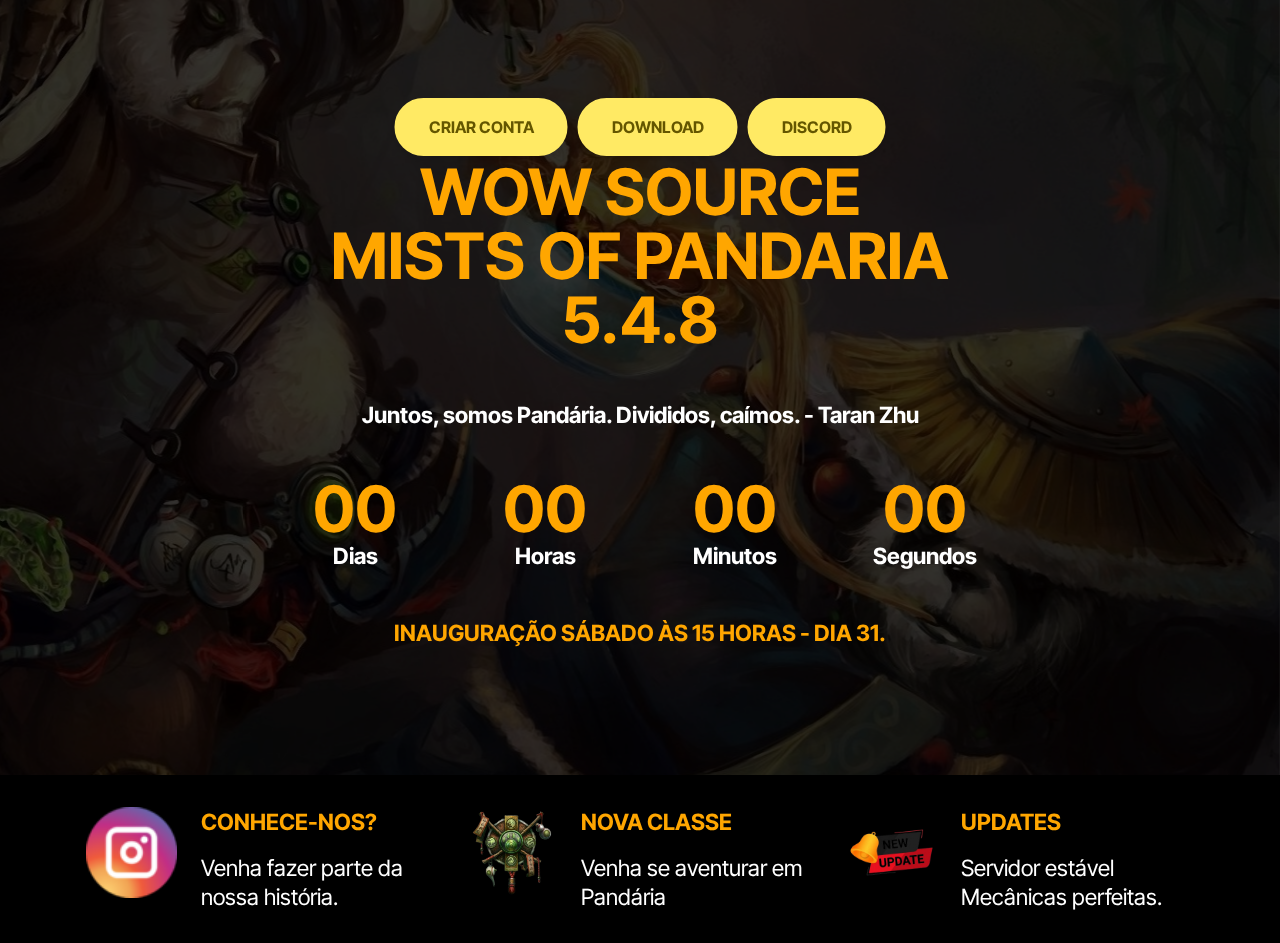
==== index.html @ f89edbcb "site" ====
<!DOCTYPE html>
<html>
<head>
  <meta charset="UTF-8">
  <meta http-equiv="X-UA-Compatible" content="IE=edge">
  <meta name="generator" content="Mobirise v5.9.0, mobirise.com">
  <meta name="viewport" content="width=device-width, initial-scale=1, minimum-scale=1">
  <link rel="shortcut icon" href="assets/images/49807-3.png" type="image/x-icon">
  <meta name="description" content="">
  <title>WoW Source - MOP 5.4.8</title>
  <link rel="stylesheet" href="assets/web/assets/mobirise-icons2/mobirise2.css">
  <link rel="stylesheet" href="assets/bootstrap/css/bootstrap.min.css">
  <link rel="stylesheet" href="assets/bootstrap/css/bootstrap-grid.min.css">
  <link rel="stylesheet" href="assets/bootstrap/css/bootstrap-reboot.min.css">
  <link rel="stylesheet" href="assets/parallax/jarallax.css">
  <link rel="stylesheet" href="assets/dropdown/css/style.css">
  <link rel="stylesheet" href="assets/theme/css/style.css">
  <link rel="preload" href="https://fonts.googleapis.com/css2?family=Inter+Tight:wght@400;700&display=swap" as="style" onload="this.onload=null;this.rel='stylesheet'">
  <noscript><link rel="stylesheet" href="https://fonts.googleapis.com/css2?family=Inter+Tight:wght@400;700&display=swap"></noscript>
  <link rel="preload" as="style" href="assets/mobirise/css/mbr-additional.css">
  <link rel="stylesheet" href="assets/mobirise/css/mbr-additional.css" type="text/css">
  <style>
    .floating-buttons {
      position: absolute;
      top: -10%; /* Ajuste a posição para separar mais dos botões */
      left: 50%;
      transform: translateX(-50%);
      display: flex;
      gap: 10px;
      z-index: 1000;
    }
    .floating-buttons a {
      display: inline-block;
      padding: 15px 30px;
      border-radius: 50px;
      background: #ff6f61; /* Cor de fundo moderna */
      color: #fff;
      text-decoration: none;
      font-size: 16px;
      font-weight: bold;
      box-shadow: 0 4px 6px rgba(0, 0, 0, 0.1);
      transition: background 0.3s, transform 0.3s;
    }
    .floating-buttons a:hover {
      background: #ff3d2e; /* Cor de fundo no hover */
      transform: translateY(-5px);
    }
    .floating-buttons a:nth-child(2) {
      background: #4caf50; /* Outra cor de fundo moderna */
    }
    .floating-buttons a:nth-child(2):hover {
      background: #388e3c; /* Cor de fundo no hover */
    }
    .title-container {
      text-align: center;
      position: relative;
      margin-bottom: 80px; /* Adiciona mais espaço abaixo do título */
    }
    .mbr-section-subtitle {
      margin-top: 20px; /* Adiciona espaço acima da frase */
    }
  </style>
</head>
<body>

  <section data-bs-version="5.1" class="countdown2 cid-uikGeHawNI mbr-parallax-background" id="countdown2-5">
    <div class="mbr-overlay" style="opacity: 0.8; background-color: rgb(0, 0, 0);"></div>
    <div class="container">
      <div class="floating-buttons">
        <a class="btn btn-danger display-4" href="registro.html">CRIAR CONTA</a>
        <a class="btn btn-danger display-4" href="https://cdn.wowlibrary.com/clients/mop_minimal_new_ver4_sf.zip">DOWNLOAD</a>
        <a class="btn btn-danger display-4" href="https://discord.com/invite/G6QUN7E4N5">DISCORD</a>
      </div>
      <div class="row justify-content-center">
        <div class="col-lg-8 title-container">
          <h4 class="mbr-section-title mb-5 align-center mbr-fonts-style display-2">
            <strong>WOW SOURCE <br> MISTS OF PANDARIA 5.4.8</strong>
          </h4>
          <h4 class="mbr-section-subtitle mb-5 align-center mbr-fonts-style display-7">
            <b>Juntos, somos Pandária. Divididos, caímos. - Taran Zhu</b>
          </h4>
          <div class="countdown-cont align-center mb-5">
            <div class="daysCountdown col-xs-3 col-sm-3 col-md-3" title="<b>Dias</b>"></div>
            <div class="hoursCountdown col-xs-3 col-sm-3 col-md-3" title="<b>Horas</b>"></div>
            <div class="minutesCountdown col-xs-3 col-sm-3 col-md-3" title="<b>Minutos</b>"></div>
            <div class="secondsCountdown col-xs-3 col-sm-3 col-md-3" title="<b>Segundos</b>"></div>
            <div class="countdown" data-due-date="2024/08/31 15:00:00"></div>
          </div>
          <p class="mbr-text mb-5 align-center mbr-fonts-style display-7">
            <b>INAUGURAÇÃO SÁBADO ÀS 15 HORAS - DIA 31.</b>
          </p>
        </div>
      </div>
    </div>
  </section>

  <section data-bs-version="5.1" class="features15 cid-uikwFr78o5" id="features015-2">
    <div class="container">
      <div class="row justify-content-center">
        <div class="item features-without-image col-12 col-lg-4 active">
          <div class="item-wrapper">
            <div class="img-wrapper">
              <img src="assets/images/instagram.png" alt="Mobirise Website Builder" data-slide-to="0" data-bs-slide-to="0">
            </div>
            <div class="card-box">
              <h4 class="card-title mbr-fonts-style mb-3 display-7"><strong>CONHECE-NOS?</strong></h4>
              <h5 class="card-text mbr-fonts-style display-7">
                Venha fazer parte da nossa história.
              </h5>
            </div>
          </div>
        </div>
        <div class="item features-without-image col-12 col-lg-4">
          <div class="item-wrapper">
            <div class="img-wrapper">
              <img src="assets/images/74287a9b0dca76f3bde996522526641e-removebg-preview.png" alt="Mobirise Website Builder" data-slide-to="1" data-bs-slide-to="1">
            </div>
            <div class="card-box">
              <h4 class="card-title mbr-fonts-style mb-3 display-7"><strong>NOVA CLASSE</strong></h4>
              <h5 class="card-text mbr-fonts-style display-7">
                Venha se aventurar em Pandária
              </h5>
            </div>
          </div>
        </div>
        <div class="item features-without-image col-12 col-lg-4">
          <div class="item-wrapper">
            <div class="img-wrapper">
              <img src="assets/images/team-logo-4-removebg-preview.png" alt="Mobirise Website Builder">
            </div>
            <div class="card-box">
              <h4 class="card-title mbr-fonts-style mb-3 display-7"><strong>UPDATES</strong></h4>
              <h5 class="card-text mbr-fonts-style display-7">Servidor estável<br>Mecânicas perfeitas.</h5>
            </div>
          </div>
        </div>
      </div>
    </div>
  </section>

  <script src="assets/bootstrap/js/bootstrap.bundle.min.js"></script>
  <script src="assets/parallax/jarallax.js"></script>
  <script src="assets/smoothscroll/smooth-scroll.js"></script>
  <script src="assets/ytplayer/index.js"></script>
  <script src="assets/dropdown/js/navbar-dropdown.js"></script>
  <script src="assets/countdown/countdown.js"></script>
  <script src="assets/theme/js/script.js"></script>
  <script src="assets/formoid/formoid.min.js"></script>

  <script>
    function updateCountdown() {
      const countdownElement = document.querySelector('.countdown');
      const targetDate = new Date(countdownElement.getAttribute('data-due-date') + ' GMT-0300'); // Ajusta o fuso horário de Brasília

      const now = new Date();
      const timeDifference = targetDate - now;

      if (timeDifference <= 0) {
        countdownElement.querySelector('.daysCountdown').textContent = '0';
        countdownElement.querySelector('.hoursCountdown').textContent = '0';
        countdownElement.querySelector('.minutesCountdown').textContent = '0';
        countdownElement.querySelector('.secondsCountdown').textContent = '0';
        return;
      }

      const days = Math.floor(timeDifference / (1000 * 60 * 60 * 24));
      const hours = Math.floor((timeDifference % (1000 * 60 * 60 * 24)) / (1000 * 60 * 60));
      const minutes = Math.floor((timeDifference % (1000 * 60 * 60)) / (1000 * 60));
      const seconds = Math.floor((timeDifference % (1000 * 60)) / 1000);

      countdownElement.querySelector('.daysCountdown').textContent = days;
      countdownElement.querySelector('.hoursCountdown').textContent = hours;
      countdownElement.querySelector('.minutesCountdown').textContent = minutes;
      countdownElement.querySelector('.secondsCountdown').textContent = seconds;
    }

    setInterval(updateCountdown, 1000);
  </script>

</body>
</html>
---- assets/web/assets/mobirise-icons2/mobirise2.css ----
@font-face {
  font-family: 'Moririse2';
  font-display: swap;
  src:  url('mobirise2.eot?f2bix4');
  src:  url('mobirise2.eot?f2bix4#iefix') format('embedded-opentype'),
    url('mobirise2.ttf?f2bix4') format('truetype'),
    url('mobirise2.woff?f2bix4') format('woff'),
    url('mobirise2.svg?f2bix4#mobirise2') format('svg');
  font-weight: normal;
  font-style: normal;
}

[class^="mobi-"], [class*=" mobi-"] {
  /* use !important to prevent issues with browser extensions that change fonts */
  font-family: 'Moririse2' !important;
  speak: none;
  font-style: normal;
  font-weight: normal;
  font-variant: normal;
  text-transform: none;
  line-height: 1;

  /* Better Font Rendering =========== */
  -webkit-font-smoothing: antialiased;
  -moz-osx-font-smoothing: grayscale;
}

.mobi-mbri-add-submenu:before {
  content: "\e900";
}
.mobi-mbri-alert:before {
  content: "\e901";
}
.mobi-mbri-align-center:before {
  content: "\e902";
}
.mobi-mbri-align-justify:before {
  content: "\e903";
}
.mobi-mbri-align-left:before {
  content: "\e904";
}
.mobi-mbri-align-right:before {
  content: "\e905";
}
.mobi-mbri-android:before {
  content: "\e906";
}
.mobi-mbri-apple:before {
  content: "\e907";
}
.mobi-mbri-arrow-down:before {
  content: "\e908";
}
.mobi-mbri-arrow-next:before {
  content: "\e909";
}
.mobi-mbri-arrow-prev:before {
  content: "\e90a";
}
.mobi-mbri-arrow-up:before {
  content: "\e90b";
}
.mobi-mbri-bold:before {
  content: "\e90c";
}
.mobi-mbri-bookmark:before {
  content: "\e90d";
}
.mobi-mbri-bootstrap:before {
  content: "\e90e";
}
.mobi-mbri-briefcase:before {
  content: "\e90f";
}
.mobi-mbri-browse:before {
  content: "\e910";
}
.mobi-mbri-bulleted-list:before {
  content: "\e911";
}
.mobi-mbri-calendar:before {
  content: "\e912";
}
.mobi-mbri-camera:before {
  content: "\e913";
}
.mobi-mbri-cart-add:before {
  content: "\e914";
}
.mobi-mbri-cart-full:before {
  content: "\e915";
}
.mobi-mbri-cash:before {
  content: "\e916";
}
.mobi-mbri-change-style:before {
  content: "\e917";
}
.mobi-mbri-chat:before {
  content: "\e918";
}
.mobi-mbri-clock:before {
  content: "\e919";
}
.mobi-mbri-close:before {
  content: "\e91a";
}
.mobi-mbri-cloud:before {
  content: "\e91b";
}
.mobi-mbri-code:before {
  content: "\e91c";
}
.mobi-mbri-contact-form:before {
  content: "\e91d";
}
.mobi-mbri-credit-card:before {
  content: "\e91e";
}
.mobi-mbri-cursor-click:before {
  content: "\e91f";
}
.mobi-mbri-cust-feedback:before {
  content: "\e920";
}
.mobi-mbri-database:before {
  content: "\e921";
}
.mobi-mbri-delivery:before {
  content: "\e922";
}
.mobi-mbri-desktop:before {
  content: "\e923";
}
.mobi-mbri-devices:before {
  content: "\e924";
}
.mobi-mbri-down:before {
  content: "\e925";
}
.mobi-mbri-download-2:before {
  content: "\e926";
}
.mobi-mbri-download:before {
  content: "\e927";
}
.mobi-mbri-drag-n-drop-2:before {
  content: "\e928";
}
.mobi-mbri-drag-n-drop:before {
  content: "\e929";
}
.mobi-mbri-edit-2:before {
  content: "\e92a";
}
.mobi-mbri-edit:before {
  content: "\e92b";
}
.mobi-mbri-error:before {
  content: "\e92c";
}
.mobi-mbri-extension:before {
  content: "\e92d";
}
.mobi-mbri-features:before {
  content: "\e92e";
}
.mobi-mbri-file:before {
  content: "\e92f";
}
.mobi-mbri-flag:before {
  content: "\e930";
}
.mobi-mbri-folder:before {
  content: "\e931";
}
.mobi-mbri-gift:before {
  content: "\e932";
}
.mobi-mbri-github:before {
  content: "\e933";
}
.mobi-mbri-globe-2:before {
  content: "\e934";
}
.mobi-mbri-globe:before {
  content: "\e935";
}
.mobi-mbri-growing-chart:before {
  content: "\e936";
}
.mobi-mbri-hearth:before {
  content: "\e937";
}
.mobi-mbri-help:before {
  content: "\e938";
}
.mobi-mbri-home:before {
  content: "\e939";
}
.mobi-mbri-hot-cup:before {
  content: "\e93a";
}
.mobi-mbri-idea:before {
  content: "\e93b";
}
.mobi-mbri-image-gallery:before {
  content: "\e93c";
}
.mobi-mbri-image-slider:before {
  content: "\e93d";
}
.mobi-mbri-info:before {
  content: "\e93e";
}
.mobi-mbri-italic:before {
  content: "\e93f";
}
.mobi-mbri-key:before {
  content: "\e940";
}
.mobi-mbri-laptop:before {
  content: "\e941";
}
.mobi-mbri-layers:before {
  content: "\e942";
}
.mobi-mbri-left-right:before {
  content: "\e943";
}
.mobi-mbri-left:before {
  content: "\e944";
}
.mobi-mbri-letter:before {
  content: "\e945";
}
.mobi-mbri-like:before {
  content: "\e946";
}
.mobi-mbri-link:before {
  content: "\e947";
}
.mobi-mbri-lock:before {
  content: "\e948";
}
.mobi-mbri-login:before {
  content: "\e949";
}
.mobi-mbri-logout:before {
  content: "\e94a";
}
.mobi-mbri-magic-stick:before {
  content: "\e94b";
}
.mobi-mbri-map-pin:before {
  content: "\e94c";
}
.mobi-mbri-menu:before {
  content: "\e94d";
}
.mobi-mbri-mobile-2:before {
  content: "\e94e";
}
.mobi-mbri-mobile-horizontal:before {
  content: "\e94f";
}
.mobi-mbri-mobile:before {
  content: "\e950";
}
.mobi-mbri-mobirise:before {
  content: "\e951";
}
.mobi-mbri-more-horizontal:before {
  content: "\e952";
}
.mobi-mbri-more-vertical:before {
  content: "\e953";
}
.mobi-mbri-music:before {
  content: "\e954";
}
.mobi-mbri-new-file:before {
  content: "\e955";
}
.mobi-mbri-numbered-list:before {
  content: "\e956";
}
.mobi-mbri-opened-folder:before {
  content: "\e957";
}
.mobi-mbri-pages:before {
  content: "\e958";
}
.mobi-mbri-paper-plane:before {
  content: "\e959";
}
.mobi-mbri-paperclip:before {
  content: "\e95a";
}
.mobi-mbri-phone:before {
  content: "\e95b";
}
.mobi-mbri-photo:before {
  content: "\e95c";
}
.mobi-mbri-photos:before {
  content: "\e95d";
}
.mobi-mbri-pin:before {
  content: "\e95e";
}
.mobi-mbri-play:before {
  content: "\e95f";
}
.mobi-mbri-plus:before {
  content: "\e960";
}
.mobi-mbri-preview:before {
  content: "\e961";
}
.mobi-mbri-print:before {
  content: "\e962";
}
.mobi-mbri-protect:before {
  content: "\e963";
}
.mobi-mbri-question:before {
  content: "\e964";
}
.mobi-mbri-quote-left:before {
  content: "\e965";
}
.mobi-mbri-quote-right:before {
  content: "\e966";
}
.mobi-mbri-redo:before {
  content: "\e967";
}
.mobi-mbri-refresh:before {
  content: "\e968";
}
.mobi-mbri-responsive-2:before {
  content: "\e969";
}
.mobi-mbri-responsive:before {
  content: "\e96a";
}
.mobi-mbri-right:before {
  content: "\e96b";
}
.mobi-mbri-rocket:before {
  content: "\e96c";
}
.mobi-mbri-sad-face:before {
  content: "\e96d";
}
.mobi-mbri-sale:before {
  content: "\e96e";
}
.mobi-mbri-save:before {
  content: "\e96f";
}
.mobi-mbri-search:before {
  content: "\e970";
}
.mobi-mbri-setting-2:before {
  content: "\e971";
}
.mobi-mbri-setting-3:before {
  content: "\e972";
}
.mobi-mbri-setting:before {
  content: "\e973";
}
.mobi-mbri-share:before {
  content: "\e974";
}
.mobi-mbri-shopping-bag:before {
  content: "\e975";
}
.mobi-mbri-shopping-basket:before {
  content: "\e976";
}
.mobi-mbri-shopping-cart:before {
  content: "\e977";
}
.mobi-mbri-sites:before {
  content: "\e978";
}
.mobi-mbri-smile-face:before {
  content: "\e979";
}
.mobi-mbri-speed:before {
  content: "\e97a";
}
.mobi-mbri-star:before {
  content: "\e97b";
}
.mobi-mbri-success:before {
  content: "\e97c";
}
.mobi-mbri-sun:before {
  content: "\e97d";
}
.mobi-mbri-sun2:before {
  content: "\e97e";
}
.mobi-mbri-tablet-vertical:before {
  content: "\e97f";
}
.mobi-mbri-tablet:before {
  content: "\e980";
}
.mobi-mbri-target:before {
  content: "\e981";
}
.mobi-mbri-timer:before {
  content: "\e982";
}
.mobi-mbri-to-ftp:before {
  content: "\e983";
}
.mobi-mbri-to-local-drive:before {
  content: "\e984";
}
.mobi-mbri-touch-swipe:before {
  content: "\e985";
}
.mobi-mbri-touch:before {
  content: "\e986";
}
.mobi-mbri-trash:before {
  content: "\e987";
}
.mobi-mbri-underline:before {
  content: "\e988";
}
.mobi-mbri-undo:before {
  content: "\e989";
}
.mobi-mbri-unlink:before {
  content: "\e98a";
}
.mobi-mbri-unlock:before {
  content: "\e98b";
}
.mobi-mbri-up-down:before {
  content: "\e98c";
}
.mobi-mbri-up:before {
  content: "\e98d";
}
.mobi-mbri-update:before {
  content: "\e98e";
}
.mobi-mbri-upload-2:before {
  content: "\e98f";
}
.mobi-mbri-upload:before {
  content: "\e990";
}
.mobi-mbri-user-2:before {
  content: "\e991";
}
.mobi-mbri-user:before {
  content: "\e992";
}
.mobi-mbri-users:before {
  content: "\e993";
}
.mobi-mbri-video-play:before {
  content: "\e994";
}
.mobi-mbri-video:before {
  content: "\e995";
}
.mobi-mbri-watch:before {
  content: "\e996";
}
.mobi-mbri-website-theme-2:before {
  content: "\e997";
}
.mobi-mbri-website-theme:before {
  content: "\e998";
}
.mobi-mbri-wifi:before {
  content: "\e999";
}
.mobi-mbri-windows:before {
  content: "\e99a";
}
.mobi-mbri-zoom-in:before {
  content: "\e99b";
}
.mobi-mbri-zoom-out:before {
  content: "\e99c";
}
---- assets/parallax/jarallax.css ----
.jarallax {
    position: relative;
    z-index: 0;
}
.jarallax > .jarallax-img {
    position: absolute;
    object-fit: cover;
    /* support for plugin https://github.com/bfred-it/object-fit-images */
    font-family: 'object-fit: cover;';
    top: 0;
    left: 0;
    width: 100%;
    height: 100%;
    z-index: -1;
}
---- assets/dropdown/css/style.css ----
.navbar-dropdown {
  left: 0;
  padding: 0;
  position: absolute;
  right: 0;
  top: 0;
  transition: all 0.45s ease;
  z-index: 1030;
  background: #282828; }
  .navbar-dropdown .navbar-logo {
    margin-right: 0.8rem;
    transition: margin 0.3s ease-in-out;
    vertical-align: middle; }
    .navbar-dropdown .navbar-logo img {
      height: 3.125rem;
      transition: all 0.3s ease-in-out; }
    .navbar-dropdown .navbar-logo.mbr-iconfont {
      font-size: 3.125rem;
      line-height: 3.125rem; }
  .navbar-dropdown .navbar-caption {
    font-weight: 700;
    white-space: normal;
    vertical-align: -4px;
    line-height: 3.125rem !important; }
    .navbar-dropdown .navbar-caption, .navbar-dropdown .navbar-caption:hover {
      color: inherit;
      text-decoration: none; }
  .navbar-dropdown .mbr-iconfont + .navbar-caption {
    vertical-align: -1px; }
  .navbar-dropdown.navbar-fixed-top {
    position: fixed; }
  .navbar-dropdown .navbar-brand span {
    vertical-align: -4px; }
  .navbar-dropdown.bg-color.transparent {
    background: none; }
  .navbar-dropdown.navbar-short .navbar-brand {
    padding: 0.625rem 0; }
    .navbar-dropdown.navbar-short .navbar-brand span {
      vertical-align: -1px; }
  .navbar-dropdown.navbar-short .navbar-caption {
    line-height: 2.375rem !important;
    vertical-align: -2px; }
  .navbar-dropdown.navbar-short .navbar-logo {
    margin-right: 0.5rem; }
    .navbar-dropdown.navbar-short .navbar-logo img {
      height: 2.375rem; }
    .navbar-dropdown.navbar-short .navbar-logo.mbr-iconfont {
      font-size: 2.375rem;
      line-height: 2.375rem; }
  .navbar-dropdown.navbar-short .mbr-table-cell {
    height: 3.625rem; }
  .navbar-dropdown .navbar-close {
    left: 0.6875rem;
    position: fixed;
    top: 0.75rem;
    z-index: 1000; }
  .navbar-dropdown .hamburger-icon {
    content: "";
    display: inline-block;
    vertical-align: middle;
    width: 16px;
    -webkit-box-shadow: 0 -6px 0 1px #282828,0 0 0 1px #282828,0 6px 0 1px #282828;
    -moz-box-shadow: 0 -6px 0 1px #282828,0 0 0 1px #282828,0 6px 0 1px #282828;
    box-shadow: 0 -6px 0 1px #282828,0 0 0 1px #282828,0 6px 0 1px #282828; }

.dropdown-menu .dropdown-toggle[data-toggle="dropdown-submenu"]::after {
  border-bottom: 0.35em solid transparent;
  border-left: 0.35em solid;
  border-right: 0;
  border-top: 0.35em solid transparent;
  margin-left: 0.3rem; }

.dropdown-menu .dropdown-item:focus {
  outline: 0; }

.nav-dropdown {
  font-size: 0.75rem;
  font-weight: 500;
  height: auto !important; }
  .nav-dropdown .nav-btn {
    padding-left: 1rem; }
  .nav-dropdown .link {
    margin: .667em 1.667em;
    font-weight: 500;
    padding: 0;
    transition: color .2s ease-in-out; }
    .nav-dropdown .link.dropdown-toggle {
      margin-right: 2.583em; }
      .nav-dropdown .link.dropdown-toggle::after {
        margin-left: .25rem;
        border-top: 0.35em solid;
        border-right: 0.35em solid transparent;
        border-left: 0.35em solid transparent;
        border-bottom: 0; }
      .nav-dropdown .link.dropdown-toggle[aria-expanded="true"] {
        margin: 0;
        padding: 0.667em 3.263em  0.667em 1.667em; }
  .nav-dropdown .link::after,
  .nav-dropdown .dropdown-item::after {
    color: inherit; }
  .nav-dropdown .btn {
    font-size: 0.75rem;
    font-weight: 700;
    letter-spacing: 0;
    margin-bottom: 0;
    padding-left: 1.25rem;
    padding-right: 1.25rem; }
  .nav-dropdown .dropdown-menu {
    border-radius: 0;
    border: 0;
    left: 0;
    margin: 0;
    padding-bottom: 1.25rem;
    padding-top: 1.25rem;
    position: relative; }
  .nav-dropdown .dropdown-submenu {
    margin-left: 0.125rem;
    top: 0; }
  .nav-dropdown .dropdown-item {
    font-weight: 500;
    line-height: 2;
    padding: 0.3846em 4.615em 0.3846em 1.5385em;
    position: relative;
    transition: color .2s ease-in-out, background-color .2s ease-in-out; }
    .nav-dropdown .dropdown-item::after {
      margin-top: -0.3077em;
      position: absolute;
      right: 1.1538em;
      top: 50%; }
    .nav-dropdown .dropdown-item:focus, .nav-dropdown .dropdown-item:hover {
      background: none; }

@media (max-width: 767px) {
  .nav-dropdown.navbar-toggleable-sm {
    bottom: 0;
    display: none;
    left: 0;
    overflow-x: hidden;
    position: fixed;
    top: 0;
    transform: translateX(-100%);
    -ms-transform: translateX(-100%);
    -webkit-transform: translateX(-100%);
    width: 18.75rem;
    z-index: 999; } }
.nav-dropdown.navbar-toggleable-xl {
  bottom: 0;
  display: none;
  left: 0;
  overflow-x: hidden;
  position: fixed;
  top: 0;
  transform: translateX(-100%);
  -ms-transform: translateX(-100%);
  -webkit-transform: translateX(-100%);
  width: 18.75rem;
  z-index: 999; }

.nav-dropdown-sm {
  display: block !important;
  overflow-x: hidden;
  overflow: auto;
  padding-top: 3.875rem; }
  .nav-dropdown-sm::after {
    content: "";
    display: block;
    height: 3rem;
    width: 100%; }
  .nav-dropdown-sm.collapse.in ~ .navbar-close {
    display: block !important; }
  .nav-dropdown-sm.collapsing, .nav-dropdown-sm.collapse.in {
    transform: translateX(0);
    -ms-transform: translateX(0);
    -webkit-transform: translateX(0);
    transition: all 0.25s ease-out;
    -webkit-transition: all 0.25s ease-out;
    background: #282828; }
  .nav-dropdown-sm.collapsing[aria-expanded="false"] {
    transform: translateX(-100%);
    -ms-transform: translateX(-100%);
    -webkit-transform: translateX(-100%); }
  .nav-dropdown-sm .nav-item {
    display: block;
    margin-left: 0 !important;
    padding-left: 0; }
  .nav-dropdown-sm .link,
  .nav-dropdown-sm .dropdown-item {
    border-top: 1px dotted rgba(255, 255, 255, 0.1);
    font-size: 0.8125rem;
    line-height: 1.6;
    margin: 0 !important;
    padding: 0.875rem 2.4rem 0.875rem 1.5625rem !important;
    position: relative;
    white-space: normal; }
    .nav-dropdown-sm .link:focus, .nav-dropdown-sm .link:hover,
    .nav-dropdown-sm .dropdown-item:focus,
    .nav-dropdown-sm .dropdown-item:hover {
      background: rgba(0, 0, 0, 0.2) !important;
      color: #c0a375; }
  .nav-dropdown-sm .nav-btn {
    position: relative;
    padding: 1.5625rem 1.5625rem 0 1.5625rem; }
    .nav-dropdown-sm .nav-btn::before {
      border-top: 1px dotted rgba(255, 255, 255, 0.1);
      content: "";
      left: 0;
      position: absolute;
      top: 0;
      width: 100%; }
    .nav-dropdown-sm .nav-btn + .nav-btn {
      padding-top: 0.625rem; }
      .nav-dropdown-sm .nav-btn + .nav-btn::before {
        display: none; }
  .nav-dropdown-sm .btn {
    padding: 0.625rem 0; }
  .nav-dropdown-sm .dropdown-toggle[data-toggle="dropdown-submenu"]::after {
    margin-left: .25rem;
    border-top: 0.35em solid;
    border-right: 0.35em solid transparent;
    border-left: 0.35em solid transparent;
    border-bottom: 0; }
  .nav-dropdown-sm .dropdown-toggle[data-toggle="dropdown-submenu"][aria-expanded="true"]::after {
    border-top: 0;
    border-right: 0.35em solid transparent;
    border-left: 0.35em solid transparent;
    border-bottom: 0.35em solid; }
  .nav-dropdown-sm .dropdown-menu {
    margin: 0;
    padding: 0;
    position: relative;
    top: 0;
    left: 0;
    width: 100%;
    border: 0;
    float: none;
    border-radius: 0;
    background: none; }
  .nav-dropdown-sm .dropdown-submenu {
    left: 100%;
    margin-left: 0.125rem;
    margin-top: -1.25rem;
    top: 0; }

.navbar-toggleable-sm .nav-dropdown .dropdown-menu {
  position: absolute; }

.navbar-toggleable-sm .nav-dropdown .dropdown-submenu {
  left: 100%;
  margin-left: 0.125rem;
  margin-top: -1.25rem;
  top: 0; }

.navbar-toggleable-sm.opened .nav-dropdown .dropdown-menu {
  position: relative; }

.navbar-toggleable-sm.opened .nav-dropdown .dropdown-submenu {
  left: 0;
  margin-left: 00rem;
  margin-top: 0rem;
  top: 0; }

.is-builder .nav-dropdown.collapsing {
  transition: none !important; }
---- assets/theme/css/style.css ----
@charset "UTF-8";
section {
  background-color: #ffffff;
}

body {
  font-style: normal;
  line-height: 1.5;
  font-weight: 400;
  color: #232323;
  position: relative;
}

button {
  background-color: transparent;
  border-color: transparent;
}

.embla__button,
.carousel-control {
  background-color: #edefea !important;
  opacity: 0.8 !important;
  color: #464845 !important;
  border-color: #edefea !important;
}

.carousel .close,
.modalWindow .close {
  background-color: #edefea !important;
  color: #464845 !important;
  border-color: #edefea !important;
  opacity: 0.8 !important;
}

.carousel .close:hover,
.modalWindow .close:hover {
  opacity: 1 !important;
}

.carousel-indicators li {
  background-color: #edefea !important;
  border: 2px solid #464845 !important;
}

.carousel-indicators li:hover,
.carousel-indicators li:active {
  opacity: 0.8 !important;
}

.embla__button:hover,
.carousel-control:hover {
  background-color: #edefea !important;
  opacity: 1 !important;
}

.modalWindow-video-container {
  height: 80%;
}

section,
.container,
.container-fluid {
  position: relative;
  word-wrap: break-word;
}

a.mbr-iconfont:hover {
  text-decoration: none;
}

.article .lead p,
.article .lead ul,
.article .lead ol,
.article .lead pre,
.article .lead blockquote {
  margin-bottom: 0;
}

a {
  font-style: normal;
  font-weight: 400;
  cursor: pointer;
}
a, a:hover {
  text-decoration: none;
}

.mbr-section-title {
  font-style: normal;
  line-height: 1.3;
}

.mbr-section-subtitle {
  line-height: 1.3;
}

.mbr-text {
  font-style: normal;
  line-height: 1.7;
}

h1,
h2,
h3,
h4,
h5,
h6,
.display-1,
.display-2,
.display-4,
.display-5,
.display-7,
span,
p,
a {
  line-height: 1;
  word-break: break-word;
  word-wrap: break-word;
  font-weight: 400;
}

b,
strong {
  font-weight: bold;
}

input:-webkit-autofill, input:-webkit-autofill:hover, input:-webkit-autofill:focus, input:-webkit-autofill:active {
  transition-delay: 9999s;
  -webkit-transition-property: background-color, color;
  transition-property: background-color, color;
}

textarea[type=hidden] {
  display: none;
}

section {
  background-position: 50% 50%;
  background-repeat: no-repeat;
  background-size: cover;
}
section .mbr-background-video,
section .mbr-background-video-preview {
  position: absolute;
  bottom: 0;
  left: 0;
  right: 0;
  top: 0;
}

.hidden {
  visibility: hidden;
}

.mbr-z-index20 {
  z-index: 20;
}

/*! Base colors */
.mbr-white {
  color: #ffffff;
}

.mbr-black {
  color: #111111;
}

.mbr-bg-white {
  background-color: #ffffff;
}

.mbr-bg-black {
  background-color: #000000;
}

/*! Text-aligns */
.align-left {
  text-align: left;
}

.align-center {
  text-align: center;
}

.align-right {
  text-align: right;
}

/*! Font-weight  */
.mbr-light {
  font-weight: 300;
}

.mbr-regular {
  font-weight: 400;
}

.mbr-semibold {
  font-weight: 500;
}

.mbr-bold {
  font-weight: 700;
}

/*! Media  */
.media-content {
  flex-basis: 100%;
}

.media-container-row {
  display: flex;
  flex-direction: row;
  flex-wrap: wrap;
  justify-content: center;
  align-content: center;
  align-items: start;
}
.media-container-row .media-size-item {
  width: 400px;
}

.media-container-column {
  display: flex;
  flex-direction: column;
  flex-wrap: wrap;
  justify-content: center;
  align-content: center;
  align-items: stretch;
}
.media-container-column > * {
  width: 100%;
}

@media (min-width: 992px) {
  .media-container-row {
    flex-wrap: nowrap;
  }
}
figure {
  margin-bottom: 0;
  overflow: hidden;
}

figure[mbr-media-size] {
  transition: width 0.1s;
}

img,
iframe {
  display: block;
  width: 100%;
}

.card {
  background-color: transparent;
  border: none;
}

.card-box {
  width: 100%;
}

.card-img {
  text-align: center;
  flex-shrink: 0;
  -webkit-flex-shrink: 0;
}

.media {
  max-width: 100%;
  margin: 0 auto;
}

.mbr-figure {
  align-self: center;
}

.media-container > div {
  max-width: 100%;
}

.mbr-figure img,
.card-img img {
  width: 100%;
}

@media (max-width: 991px) {
  .media-size-item {
    width: auto !important;
  }
  .media {
    width: auto;
  }
  .mbr-figure {
    width: 100% !important;
  }
}
/*! Buttons */
.mbr-section-btn {
  margin-left: -0.6rem;
  margin-right: -0.6rem;
  font-size: 0;
}

.btn {
  font-weight: 600;
  border-width: 1px;
  font-style: normal;
  margin: 0.6rem 0.6rem;
  white-space: normal;
  transition: all 0.2s ease-in-out;
  display: inline-flex;
  align-items: center;
  justify-content: center;
  word-break: break-word;
}

.btn-sm {
  font-weight: 600;
  letter-spacing: 0px;
  transition: all 0.3s ease-in-out;
}

.btn-md {
  font-weight: 600;
  letter-spacing: 0px;
  transition: all 0.3s ease-in-out;
}

.btn-lg {
  font-weight: 600;
  letter-spacing: 0px;
  transition: all 0.3s ease-in-out;
}

.btn-form {
  margin: 0;
}
.btn-form:hover {
  cursor: pointer;
}

nav .mbr-section-btn {
  margin-left: 0rem;
  margin-right: 0rem;
}

/*! Btn icon margin */
.btn .mbr-iconfont,
.btn.btn-sm .mbr-iconfont {
  order: 1;
  cursor: pointer;
  margin-left: 0.5rem;
  vertical-align: sub;
}

.btn.btn-md .mbr-iconfont,
.btn.btn-md .mbr-iconfont {
  margin-left: 0.8rem;
}

.mbr-regular {
  font-weight: 400;
}

.mbr-semibold {
  font-weight: 500;
}

.mbr-bold {
  font-weight: 700;
}

[type=submit] {
  -webkit-appearance: none;
}

/*! Full-screen */
.mbr-fullscreen .mbr-overlay {
  min-height: 100vh;
}

.mbr-fullscreen {
  display: flex;
  display: -moz-flex;
  display: -ms-flex;
  display: -o-flex;
  align-items: center;
  min-height: 100vh;
  padding-top: 3rem;
  padding-bottom: 3rem;
}

/*! Map */
.map {
  height: 25rem;
  position: relative;
}
.map iframe {
  width: 100%;
  height: 100%;
}

/*! Scroll to top arrow */
.mbr-arrow-up {
  bottom: 25px;
  right: 90px;
  position: fixed;
  text-align: right;
  z-index: 5000;
  color: #ffffff;
  font-size: 22px;
}

.mbr-arrow-up a {
  background: rgba(0, 0, 0, 0.2);
  border-radius: 50%;
  color: #fff;
  display: inline-block;
  height: 60px;
  width: 60px;
  border: 2px solid #fff;
  outline-style: none !important;
  position: relative;
  text-decoration: none;
  transition: all 0.3s ease-in-out;
  cursor: pointer;
  text-align: center;
}
.mbr-arrow-up a:hover {
  background-color: rgba(0, 0, 0, 0.4);
}
.mbr-arrow-up a i {
  line-height: 60px;
}

.mbr-arrow-up-icon {
  display: block;
  color: #fff;
}

.mbr-arrow-up-icon::before {
  content: "›";
  display: inline-block;
  font-family: serif;
  font-size: 22px;
  line-height: 1;
  font-style: normal;
  position: relative;
  top: 6px;
  left: -4px;
  transform: rotate(-90deg);
}

/*! Arrow Down */
.mbr-arrow {
  position: absolute;
  bottom: 45px;
  left: 50%;
  width: 60px;
  height: 60px;
  cursor: pointer;
  background-color: rgba(80, 80, 80, 0.5);
  border-radius: 50%;
  transform: translateX(-50%);
}
@media (max-width: 767px) {
  .mbr-arrow {
    display: none;
  }
}
.mbr-arrow > a {
  display: inline-block;
  text-decoration: none;
  outline-style: none;
  animation: arrowdown 1.7s ease-in-out infinite;
  color: #ffffff;
}
.mbr-arrow > a > i {
  position: absolute;
  top: -2px;
  left: 15px;
  font-size: 2rem;
}

#scrollToTop a i::before {
  content: "";
  position: absolute;
  display: block;
  border-bottom: 2.5px solid #fff;
  border-left: 2.5px solid #fff;
  width: 27.8%;
  height: 27.8%;
  left: 50%;
  top: 51%;
  transform: translateY(-30%) translateX(-50%) rotate(135deg);
}

@keyframes arrowdown {
  0% {
    transform: translateY(0px);
  }
  50% {
    transform: translateY(-5px);
  }
  100% {
    transform: translateY(0px);
  }
}
@media (max-width: 500px) {
  .mbr-arrow-up {
    left: 0;
    right: 0;
    text-align: center;
  }
}
/*Gradients animation*/
@keyframes gradient-animation {
  from {
    background-position: 0% 100%;
    animation-timing-function: ease-in-out;
  }
  to {
    background-position: 100% 0%;
    animation-timing-function: ease-in-out;
  }
}
.bg-gradient {
  background-size: 200% 200%;
  animation: gradient-animation 5s infinite alternate;
  -webkit-animation: gradient-animation 5s infinite alternate;
}

.menu .navbar-brand {
  display: -webkit-flex;
}
.menu .navbar-brand span {
  display: flex;
  display: -webkit-flex;
}
.menu .navbar-brand .navbar-caption-wrap {
  display: -webkit-flex;
}
.menu .navbar-brand .navbar-logo img {
  display: -webkit-flex;
  width: auto;
}
@media (min-width: 768px) and (max-width: 991px) {
  .menu .navbar-toggleable-sm .navbar-nav {
    display: -ms-flexbox;
  }
}
@media (max-width: 991px) {
  .menu .navbar-collapse {
    max-height: 93.5vh;
  }
  .menu .navbar-collapse.show {
    overflow: auto;
  }
}
@media (min-width: 992px) {
  .menu .navbar-nav.nav-dropdown {
    display: -webkit-flex;
  }
  .menu .navbar-toggleable-sm .navbar-collapse {
    display: -webkit-flex !important;
  }
  .menu .collapsed .navbar-collapse {
    max-height: 93.5vh;
  }
  .menu .collapsed .navbar-collapse.show {
    overflow: auto;
  }
}
@media (max-width: 767px) {
  .menu .navbar-collapse {
    max-height: 80vh;
  }
}

.nav-link .mbr-iconfont {
  margin-right: 0.5rem;
}

.navbar {
  display: -webkit-flex;
  -webkit-flex-wrap: wrap;
  -webkit-align-items: center;
  -webkit-justify-content: space-between;
}

.navbar-collapse {
  -webkit-flex-basis: 100%;
  -webkit-flex-grow: 1;
  -webkit-align-items: center;
}

.nav-dropdown .link {
  padding: 0.667em 1.667em !important;
  margin: 0 !important;
}

.nav {
  display: -webkit-flex;
  -webkit-flex-wrap: wrap;
}

.row {
  display: -webkit-flex;
  -webkit-flex-wrap: wrap;
}

.justify-content-center {
  -webkit-justify-content: center;
}

.form-inline {
  display: -webkit-flex;
}

.card-wrapper {
  -webkit-flex: 1;
}

.carousel-control {
  z-index: 10;
  display: -webkit-flex;
}

.carousel-controls {
  display: -webkit-flex;
}

.media {
  display: -webkit-flex;
}

.form-group:focus {
  outline: none;
}

.jq-selectbox__select {
  padding: 7px 0;
  position: relative;
}

.jq-selectbox__dropdown {
  overflow: hidden;
  border-radius: 10px;
  position: absolute;
  top: 100%;
  left: 0 !important;
  width: 100% !important;
}

.jq-selectbox__trigger-arrow {
  right: 0;
  transform: translateY(-50%);
}

.jq-selectbox li {
  padding: 1.07em 0.5em;
}

input[type=range] {
  padding-left: 0 !important;
  padding-right: 0 !important;
}

.modal-dialog,
.modal-content {
  height: 100%;
}

.modal-dialog .carousel-inner {
  height: calc(100vh - 1.75rem);
}
@media (max-width: 575px) {
  .modal-dialog .carousel-inner {
    height: calc(100vh - 1rem);
  }
}

.carousel-item {
  text-align: center;
}

.carousel-item img {
  margin: auto;
}

.navbar-toggler {
  align-self: flex-start;
  padding: 0.25rem 0.75rem;
  font-size: 1.25rem;
  line-height: 1;
  background: transparent;
  border: 1px solid transparent;
  border-radius: 0.25rem;
}

.navbar-toggler:focus,
.navbar-toggler:hover {
  text-decoration: none;
  box-shadow: none;
}

.navbar-toggler-icon {
  display: inline-block;
  width: 1.5em;
  height: 1.5em;
  vertical-align: middle;
  content: "";
  background: no-repeat center center;
  background-size: 100% 100%;
}

.navbar-toggler-left {
  position: absolute;
  left: 1rem;
}

.navbar-toggler-right {
  position: absolute;
  right: 1rem;
}

.card-img {
  width: auto;
}

.menu .navbar.collapsed:not(.beta-menu) {
  flex-direction: column;
}

.carousel-item.active,
.carousel-item-next,
.carousel-item-prev {
  display: flex;
}

.note-air-layout .dropup .dropdown-menu,
.note-air-layout .navbar-fixed-bottom .dropdown .dropdown-menu {
  bottom: initial !important;
}

html,
body {
  height: auto;
  min-height: 100vh;
}

.dropup .dropdown-toggle::after {
  display: none;
}

.form-asterisk {
  font-family: initial;
  position: absolute;
  top: -2px;
  font-weight: normal;
}

.form-control-label {
  position: relative;
  cursor: pointer;
  margin-bottom: 0.357em;
  padding: 0;
}

.alert {
  color: #ffffff;
  border-radius: 0;
  border: 0;
  font-size: 1.1rem;
  line-height: 1.5;
  margin-bottom: 1.875rem;
  padding: 1.25rem;
  position: relative;
  text-align: center;
}
.alert.alert-form::after {
  background-color: inherit;
  bottom: -7px;
  content: "";
  display: block;
  height: 14px;
  left: 50%;
  margin-left: -7px;
  position: absolute;
  transform: rotate(45deg);
  width: 14px;
}

.form-control {
  background-color: #ffffff;
  background-clip: border-box;
  color: #232323;
  line-height: 1rem !important;
  height: auto;
  padding: 1.2rem 2rem;
  transition: border-color 0.25s ease 0s;
  border: 1px solid transparent !important;
  border-radius: 4px;
  box-shadow: rgba(0, 0, 0, 0.07) 0px 1px 1px 0px, rgba(0, 0, 0, 0.07) 0px 1px 3px 0px, rgba(0, 0, 0, 0.03) 0px 0px 0px 1px;
}
.form-active .form-control:invalid {
  border-color: red;
}

.row > * {
  padding-right: 1rem;
  padding-left: 1rem;
}

form .row {
  margin-left: -0.6rem;
  margin-right: -0.6rem;
}
form .row [class*=col] {
  padding-left: 0.6rem;
  padding-right: 0.6rem;
}

form .mbr-section-btn {
  padding-left: 0.6rem;
  padding-right: 0.6rem;
}

form .form-check-input {
  margin-top: 0.5;
}

textarea.form-control {
  line-height: 1.5rem !important;
}

.form-group {
  margin-bottom: 1.2rem;
}

.form-control,
form .btn {
  min-height: 48px;
}

.gdpr-block label span.textGDPR input[name=gdpr] {
  top: 7px;
}

.form-control:focus {
  box-shadow: none;
}

:focus {
  outline: none;
}

.mbr-overlay {
  background-color: #000;
  bottom: 0;
  left: 0;
  opacity: 0.5;
  position: absolute;
  right: 0;
  top: 0;
  z-index: 0;
  pointer-events: none;
}

blockquote {
  font-style: italic;
  padding: 3rem;
  font-size: 1.09rem;
  position: relative;
  border-left: 3px solid;
}

ul,
ol,
pre,
blockquote {
  margin-bottom: 2.3125rem;
}

.mt-4 {
  margin-top: 2rem !important;
}

.mb-4 {
  margin-bottom: 2rem !important;
}

.container,
.container-fluid {
  padding-left: 16px;
  padding-right: 16px;
}

.row {
  margin-left: -16px;
  margin-right: -16px;
}
.row > [class*=col] {
  padding-left: 16px;
  padding-right: 16px;
}

@media (min-width: 992px) {
  .container-fluid {
    padding-left: 32px;
    padding-right: 32px;
  }
}
@media (max-width: 991px) {
  .mbr-container {
    padding-left: 16px;
    padding-right: 16px;
  }
}
.app-video-wrapper > img {
  opacity: 1;
}

.app-video-wrapper {
  background: transparent;
}

.item {
  position: relative;
}

.dropdown-menu .dropdown-menu {
  left: 100%;
}

.dropdown-item + .dropdown-menu {
  display: none;
}

.dropdown-item:hover + .dropdown-menu,
.dropdown-menu:hover {
  display: block;
}

@media (min-aspect-ratio: 16/9) {
  .mbr-video-foreground {
    height: 300% !important;
    top: -100% !important;
  }
}
@media (max-aspect-ratio: 16/9) {
  .mbr-video-foreground {
    width: 300% !important;
    left: -100% !important;
  }
}.engine {
	position: absolute;
	text-indent: -2400px;
	text-align: center;
	padding: 0;
	top: 0;
	left: -2400px;
}
---- assets/mobirise/css/mbr-additional.css ----
.btn {
  border-width: 2px;
}
img,
.card-wrap,
.card-wrapper,
.video-wrapper,
.mbr-figure iframe,
.google-map iframe,
.slide-content,
.plan,
.card,
.item-wrapper {
  border-radius: 2rem !important;
}
.video-wrapper {
  overflow: hidden;
}
body {
  font-family: Inter Tight;
}
.display-1 {
  font-family: 'Inter Tight', sans-serif;
  font-size: 5rem;
  line-height: 1;
}
.display-1 > .mbr-iconfont {
  font-size: 6.25rem;
}
.display-2 {
  font-family: 'Inter Tight', sans-serif;
  font-size: 4rem;
  line-height: 1;
}
.display-2 > .mbr-iconfont {
  font-size: 5rem;
}
.display-4 {
  font-family: 'Inter Tight', sans-serif;
  font-size: 1.2rem;
  line-height: 1.5;
}
.display-4 > .mbr-iconfont {
  font-size: 1.5rem;
}
.display-5 {
  font-family: 'Inter Tight', sans-serif;
  font-size: 2.5rem;
  line-height: 1.5;
}
.display-5 > .mbr-iconfont {
  font-size: 3.125rem;
}
.display-7 {
  font-family: 'Inter Tight', sans-serif;
  font-size: 1.4rem;
  line-height: 1.3;
}
.display-7 > .mbr-iconfont {
  font-size: 1.75rem;
}
/* ---- Fluid typography for mobile devices ---- */
/* 1.4 - font scale ratio ( bootstrap == 1.42857 ) */
/* 100vw - current viewport width */
/* (48 - 20)  48 == 48rem == 768px, 20 == 20rem == 320px(minimal supported viewport) */
/* 0.65 - min scale variable, may vary */
@media (max-width: 992px) {
  .display-1 {
    font-size: 4rem;
  }
}
@media (max-width: 768px) {
  .display-1 {
    font-size: 3.5rem;
    font-size: calc( 2.4rem + (5 - 2.4) * ((100vw - 20rem) / (48 - 20)));
    line-height: calc( 1.1 * (2.4rem + (5 - 2.4) * ((100vw - 20rem) / (48 - 20))));
  }
  .display-2 {
    font-size: 3.2rem;
    font-size: calc( 2.05rem + (4 - 2.05) * ((100vw - 20rem) / (48 - 20)));
    line-height: calc( 1.3 * (2.05rem + (4 - 2.05) * ((100vw - 20rem) / (48 - 20))));
  }
  .display-4 {
    font-size: 0.96rem;
    font-size: calc( 1.07rem + (1.2 - 1.07) * ((100vw - 20rem) / (48 - 20)));
    line-height: calc( 1.4 * (1.07rem + (1.2 - 1.07) * ((100vw - 20rem) / (48 - 20))));
  }
  .display-5 {
    font-size: 2rem;
    font-size: calc( 1.525rem + (2.5 - 1.525) * ((100vw - 20rem) / (48 - 20)));
    line-height: calc( 1.4 * (1.525rem + (2.5 - 1.525) * ((100vw - 20rem) / (48 - 20))));
  }
  .display-7 {
    font-size: 1.12rem;
    font-size: calc( 1.14rem + (1.4 - 1.14) * ((100vw - 20rem) / (48 - 20)));
    line-height: calc( 1.4 * (1.14rem + (1.4 - 1.14) * ((100vw - 20rem) / (48 - 20))));
  }
}
/* Buttons */
.btn {
  padding: 1.25rem 2rem;
  border-radius: 4px;
}
@media (max-width: 767px) {
  .btn {
    padding: 0.75rem 1.5rem;
  }
}
.btn-sm {
  padding: 0.6rem 1.2rem;
  border-radius: 4px;
}
.btn-md {
  padding: 0.6rem 1.2rem;
  border-radius: 4px;
}
.btn-lg {
  padding: 1.25rem 2rem;
  border-radius: 4px;
}
.bg-primary {
  background-color: #9fe870 !important;
}
.bg-success {
  background-color: #3a341c !important;
}
.bg-info {
  background-color: #320707 !important;
}
.bg-warning {
  background-color: #a0e2e1 !important;
}
.bg-danger {
  background-color: #ffea64 !important;
}
.btn-primary,
.btn-primary:active {
  background-color: #9fe870 !important;
  border-color: #9fe870 !important;
  color: #264d0c !important;
  box-shadow: none;
}
.btn-primary:hover,
.btn-primary:focus,
.btn-primary.focus,
.btn-primary.active {
  color: inherit;
  background-color: #bcef9c !important;
  border-color: #bcef9c !important;
  box-shadow: none;
}
.btn-primary.disabled,
.btn-primary:disabled {
  color: #264d0c !important;
  background-color: #bcef9c !important;
  border-color: #bcef9c !important;
}
.btn-secondary,
.btn-secondary:active {
  background-color: #ffd7ef !important;
  border-color: #ffd7ef !important;
  color: #d70081 !important;
  box-shadow: none;
}
.btn-secondary:hover,
.btn-secondary:focus,
.btn-secondary.focus,
.btn-secondary.active {
  color: inherit;
  background-color: #ffffff !important;
  border-color: #ffffff !important;
  box-shadow: none;
}
.btn-secondary.disabled,
.btn-secondary:disabled {
  color: #d70081 !important;
  background-color: #ffffff !important;
  border-color: #ffffff !important;
}
.btn-info,
.btn-info:active {
  background-color: #320707 !important;
  border-color: #320707 !important;
  color: #ffffff !important;
  box-shadow: none;
}
.btn-info:hover,
.btn-info:focus,
.btn-info.focus,
.btn-info.active {
  color: inherit;
  background-color: #5f0d0d !important;
  border-color: #5f0d0d !important;
  box-shadow: none;
}
.btn-info.disabled,
.btn-info:disabled {
  color: #ffffff !important;
  background-color: #5f0d0d !important;
  border-color: #5f0d0d !important;
}
.btn-success,
.btn-success:active {
  background-color: #3a341c !important;
  border-color: #3a341c !important;
  color: #ffffff !important;
  box-shadow: none;
}
.btn-success:hover,
.btn-success:focus,
.btn-success.focus,
.btn-success.active {
  color: inherit;
  background-color: #5c532d !important;
  border-color: #5c532d !important;
  box-shadow: none;
}
.btn-success.disabled,
.btn-success:disabled {
  color: #ffffff !important;
  background-color: #5c532d !important;
  border-color: #5c532d !important;
}
.btn-warning,
.btn-warning:active {
  background-color: #a0e2e1 !important;
  border-color: #a0e2e1 !important;
  color: #1f6463 !important;
  box-shadow: none;
}
.btn-warning:hover,
.btn-warning:focus,
.btn-warning.focus,
.btn-warning.active {
  color: inherit;
  background-color: #c7eeed !important;
  border-color: #c7eeed !important;
  box-shadow: none;
}
.btn-warning.disabled,
.btn-warning:disabled {
  color: #1f6463 !important;
  background-color: #c7eeed !important;
  border-color: #c7eeed !important;
}
.btn-danger,
.btn-danger:active {
  background-color: #ffea64 !important;
  border-color: #ffea64 !important;
  color: #645600 !important;
  box-shadow: none;
}
.btn-danger:hover,
.btn-danger:focus,
.btn-danger.focus,
.btn-danger.active {
  color: inherit;
  background-color: #fff197 !important;
  border-color: #fff197 !important;
  box-shadow: none;
}
.btn-danger.disabled,
.btn-danger:disabled {
  color: #645600 !important;
  background-color: #fff197 !important;
  border-color: #fff197 !important;
}
.btn-white,
.btn-white:active {
  background-color: #eff0ec !important;
  border-color: #eff0ec !important;
  color: #757b62 !important;
  box-shadow: none;
}
.btn-white:hover,
.btn-white:focus,
.btn-white.focus,
.btn-white.active {
  color: inherit;
  background-color: #ffffff !important;
  border-color: #ffffff !important;
  box-shadow: none;
}
.btn-white.disabled,
.btn-white:disabled {
  color: #757b62 !important;
  background-color: #ffffff !important;
  border-color: #ffffff !important;
}
.btn-black,
.btn-black:active {
  background-color: #232323 !important;
  border-color: #232323 !important;
  color: #ffffff !important;
  box-shadow: none;
}
.btn-black:hover,
.btn-black:focus,
.btn-black.focus,
.btn-black.active {
  color: inherit;
  background-color: #3d3d3d !important;
  border-color: #3d3d3d !important;
  box-shadow: none;
}
.btn-black.disabled,
.btn-black:disabled {
  color: #ffffff !important;
  background-color: #3d3d3d !important;
  border-color: #3d3d3d !important;
}
.btn-primary-outline,
.btn-primary-outline:active {
  background-color: transparent !important;
  border-color: #9fe870;
  color: #9fe870;
}
.btn-primary-outline:hover,
.btn-primary-outline:focus,
.btn-primary-outline.focus,
.btn-primary-outline.active {
  color: #6ddc25 !important;
  background-color: transparent !important;
  border-color: #6ddc25 !important;
  box-shadow: none !important;
}
.btn-primary-outline.disabled,
.btn-primary-outline:disabled {
  color: #264d0c !important;
  background-color: #9fe870 !important;
  border-color: #9fe870 !important;
}
.btn-secondary-outline,
.btn-secondary-outline:active {
  background-color: transparent !important;
  border-color: #ffd7ef;
  color: #ffd7ef;
}
.btn-secondary-outline:hover,
.btn-secondary-outline:focus,
.btn-secondary-outline.focus,
.btn-secondary-outline.active {
  color: #ff80cc !important;
  background-color: transparent !important;
  border-color: #ff80cc !important;
  box-shadow: none !important;
}
.btn-secondary-outline.disabled,
.btn-secondary-outline:disabled {
  color: #d70081 !important;
  background-color: #ffd7ef !important;
  border-color: #ffd7ef !important;
}
.btn-info-outline,
.btn-info-outline:active {
  background-color: transparent !important;
  border-color: #320707;
  color: #320707;
}
.btn-info-outline:hover,
.btn-info-outline:focus,
.btn-info-outline.focus,
.btn-info-outline.active {
  color: #000000 !important;
  background-color: transparent !important;
  border-color: #000000 !important;
  box-shadow: none !important;
}
.btn-info-outline.disabled,
.btn-info-outline:disabled {
  color: #ffffff !important;
  background-color: #320707 !important;
  border-color: #320707 !important;
}
.btn-success-outline,
.btn-success-outline:active {
  background-color: transparent !important;
  border-color: #3a341c;
  color: #3a341c;
}
.btn-success-outline:hover,
.btn-success-outline:focus,
.btn-success-outline.focus,
.btn-success-outline.active {
  color: #000000 !important;
  background-color: transparent !important;
  border-color: #000000 !important;
  box-shadow: none !important;
}
.btn-success-outline.disabled,
.btn-success-outline:disabled {
  color: #ffffff !important;
  background-color: #3a341c !important;
  border-color: #3a341c !important;
}
.btn-warning-outline,
.btn-warning-outline:active {
  background-color: transparent !important;
  border-color: #a0e2e1;
  color: #a0e2e1;
}
.btn-warning-outline:hover,
.btn-warning-outline:focus,
.btn-warning-outline.focus,
.btn-warning-outline.active {
  color: #5ececc !important;
  background-color: transparent !important;
  border-color: #5ececc !important;
  box-shadow: none !important;
}
.btn-warning-outline.disabled,
.btn-warning-outline:disabled {
  color: #1f6463 !important;
  background-color: #a0e2e1 !important;
  border-color: #a0e2e1 !important;
}
.btn-danger-outline,
.btn-danger-outline:active {
  background-color: transparent !important;
  border-color: #ffea64;
  color: #ffea64;
}
.btn-danger-outline:hover,
.btn-danger-outline:focus,
.btn-danger-outline.focus,
.btn-danger-outline.active {
  color: #ffde0d !important;
  background-color: transparent !important;
  border-color: #ffde0d !important;
  box-shadow: none !important;
}
.btn-danger-outline.disabled,
.btn-danger-outline:disabled {
  color: #645600 !important;
  background-color: #ffea64 !important;
  border-color: #ffea64 !important;
}
.btn-black-outline,
.btn-black-outline:active {
  background-color: transparent !important;
  border-color: #232323;
  color: #232323;
}
.btn-black-outline:hover,
.btn-black-outline:focus,
.btn-black-outline.focus,
.btn-black-outline.active {
  color: #000000 !important;
  background-color: transparent !important;
  border-color: #000000 !important;
  box-shadow: none !important;
}
.btn-black-outline.disabled,
.btn-black-outline:disabled {
  color: #ffffff !important;
  background-color: #232323 !important;
  border-color: #232323 !important;
}
.btn-white-outline,
.btn-white-outline:active {
  background-color: transparent !important;
  border-color: #fafafa;
  color: #fafafa;
}
.btn-white-outline:hover,
.btn-white-outline:focus,
.btn-white-outline.focus,
.btn-white-outline.active {
  color: #cfcfcf !important;
  background-color: transparent !important;
  border-color: #cfcfcf !important;
  box-shadow: none !important;
}
.btn-white-outline.disabled,
.btn-white-outline:disabled {
  color: #7a7a7a !important;
  background-color: #fafafa !important;
  border-color: #fafafa !important;
}
.text-primary {
  color: #9fe870 !important;
}
.text-secondary {
  color: #ffd7ef !important;
}
.text-success {
  color: #3a341c !important;
}
.text-info {
  color: #320707 !important;
}
.text-warning {
  color: #a0e2e1 !important;
}
.text-danger {
  color: #ffea64 !important;
}
.text-white {
  color: #fafafa !important;
}
.text-black {
  color: #232323 !important;
}
a.text-primary:hover,
a.text-primary:focus,
a.text-primary.active {
  color: #66d022 !important;
}
a.text-secondary:hover,
a.text-secondary:focus,
a.text-secondary.active {
  color: #ff71c6 !important;
}
a.text-success:hover,
a.text-success:focus,
a.text-success.active {
  color: #000000 !important;
}
a.text-info:hover,
a.text-info:focus,
a.text-info.active {
  color: #000000 !important;
}
a.text-warning:hover,
a.text-warning:focus,
a.text-warning.active {
  color: #52cac8 !important;
}
a.text-danger:hover,
a.text-danger:focus,
a.text-danger.active {
  color: #fddb00 !important;
}
a.text-white:hover,
a.text-white:focus,
a.text-white.active {
  color: #c7c7c7 !important;
}
a.text-black:hover,
a.text-black:focus,
a.text-black.active {
  color: #000000 !important;
}
a[class*="text-"]:not(.nav-link):not(.dropdown-item):not([role]):not(.navbar-caption) {
  position: relative;
  background-image: transparent;
  background-size: 10000px 2px;
  background-repeat: no-repeat;
  background-position: 0px 1.2em;
  background-position: -10000px 1.2em;
}
a[class*="text-"]:not(.nav-link):not(.dropdown-item):not([role]):not(.navbar-caption):hover {
  transition: background-position 2s ease-in-out;
  background-image: linear-gradient(currentColor 50%, currentColor 50%);
  background-position: 0px 1.2em;
}
.nav-tabs .nav-link.active {
  color: #9fe870;
}
.nav-tabs .nav-link:not(.active) {
  color: #232323;
}
.alert-success {
  background-color: #70c770;
}
.alert-info {
  background-color: #320707;
}
.alert-warning {
  background-color: #a0e2e1;
}
.alert-danger {
  background-color: #ffea64;
}
.mbr-section-btn .btn:not(.btn-form) {
  border-radius: 100px;
}
.mbr-gallery-filter li a {
  border-radius: 100px !important;
}
.mbr-gallery-filter li.active .btn {
  background-color: #9fe870;
  border-color: #9fe870;
  color: #306310;
}
.mbr-gallery-filter li.active .btn:focus {
  box-shadow: none;
}
.nav-tabs .nav-link {
  border-radius: 100px !important;
}
a,
a:hover {
  color: #9fe870;
}
.mbr-plan-header.bg-primary .mbr-plan-subtitle,
.mbr-plan-header.bg-primary .mbr-plan-price-desc {
  color: #ffffff;
}
.mbr-plan-header.bg-success .mbr-plan-subtitle,
.mbr-plan-header.bg-success .mbr-plan-price-desc {
  color: #c0b27c;
}
.mbr-plan-header.bg-info .mbr-plan-subtitle,
.mbr-plan-header.bg-info .mbr-plan-price-desc {
  color: #f3abab;
}
.mbr-plan-header.bg-warning .mbr-plan-subtitle,
.mbr-plan-header.bg-warning .mbr-plan-price-desc {
  color: #ffffff;
}
.mbr-plan-header.bg-danger .mbr-plan-subtitle,
.mbr-plan-header.bg-danger .mbr-plan-price-desc {
  color: #ffffff;
}
/* Scroll to top button*/
.scrollToTop_wraper {
  display: none;
}
.form-control {
  font-family: 'Inter Tight', sans-serif;
  font-size: 1.4rem;
  line-height: 1.3;
  font-weight: 400;
  border-radius: 100px !important;
}
.form-control > .mbr-iconfont {
  font-size: 1.75rem;
}
.form-control:hover,
.form-control:focus {
  box-shadow: rgba(0, 0, 0, 0.07) 0px 1px 1px 0px, rgba(0, 0, 0, 0.07) 0px 1px 3px 0px, rgba(0, 0, 0, 0.03) 0px 0px 0px 1px;
  border-color: #9fe870 !important;
}
.form-control:-webkit-input-placeholder {
  font-family: 'Inter Tight', sans-serif;
  font-size: 1.4rem;
  line-height: 1.3;
  font-weight: 400;
}
.form-control:-webkit-input-placeholder > .mbr-iconfont {
  font-size: 1.75rem;
}
blockquote {
  border-color: #9fe870;
}
/* Forms */
.mbr-form .input-group-btn .btn {
  border-radius: 100px !important;
}
.mbr-form .input-group-btn .btn:hover {
  box-shadow: 0 10px 40px 0 rgba(0, 0, 0, 0.2);
}
.mbr-form .input-group-btn button[type="submit"] {
  border-radius: 100px !important;
  padding: 1rem 3rem;
}
.mbr-form .input-group-btn button[type="submit"]:hover {
  box-shadow: 0 10px 40px 0 rgba(0, 0, 0, 0.2);
}
.jq-selectbox li:hover,
.jq-selectbox li.selected {
  background-color: #9fe870;
  color: #000000;
}
.jq-number__spin {
  transition: 0.25s ease;
}
.jq-number__spin:hover {
  border-color: #9fe870;
}
.jq-selectbox .jq-selectbox__trigger-arrow,
.jq-number__spin.minus:after,
.jq-number__spin.plus:after {
  transition: 0.4s;
  border-top-color: #232323;
  border-bottom-color: #232323;
}
.jq-selectbox:hover .jq-selectbox__trigger-arrow,
.jq-number__spin.minus:hover:after,
.jq-number__spin.plus:hover:after {
  border-top-color: #9fe870;
  border-bottom-color: #9fe870;
}
.xdsoft_datetimepicker .xdsoft_calendar td.xdsoft_default,
.xdsoft_datetimepicker .xdsoft_calendar td.xdsoft_current,
.xdsoft_datetimepicker .xdsoft_timepicker .xdsoft_time_box > div > div.xdsoft_current {
  color: #000000 !important;
  background-color: #9fe870 !important;
  box-shadow: none !important;
}
.xdsoft_datetimepicker .xdsoft_calendar td:hover,
.xdsoft_datetimepicker .xdsoft_timepicker .xdsoft_time_box > div > div:hover {
  color: #000000 !important;
  background: #ffd7ef !important;
  box-shadow: none !important;
}
.lazy-bg {
  background-image: none !important;
}
.lazy-placeholder:not(section),
.lazy-none {
  display: block;
  position: relative;
  padding-bottom: 56.25%;
  width: 100%;
  height: auto;
}
iframe.lazy-placeholder,
.lazy-placeholder:after {
  content: '';
  position: absolute;
  width: 200px;
  height: 200px;
  background: transparent no-repeat center;
  background-size: contain;
  top: 50%;
  left: 50%;
  transform: translateX(-50%) translateY(-50%);
  background-image: url("data:image/svg+xml;charset=UTF-8,%3csvg width='32' height='32' viewBox='0 0 64 64' xmlns='http://www.w3.org/2000/svg' stroke='%239fe870' %3e%3cg fill='none' fill-rule='evenodd'%3e%3cg transform='translate(16 16)' stroke-width='2'%3e%3ccircle stroke-opacity='.5' cx='16' cy='16' r='16'/%3e%3cpath d='M32 16c0-9.94-8.06-16-16-16'%3e%3canimateTransform attributeName='transform' type='rotate' from='0 16 16' to='360 16 16' dur='1s' repeatCount='indefinite'/%3e%3c/path%3e%3c/g%3e%3c/g%3e%3c/svg%3e");
}
section.lazy-placeholder:after {
  opacity: 0.5;
}
body {
  overflow-x: hidden;
}
a {
  transition: color 0.6s;
}
.cid-uikvanbPyW {
  z-index: 1000;
  width: 100%;
}
.cid-uikvanbPyW .dropdown-item:before {
  font-family: Moririse2 !important;
  content: "\e966";
  display: inline-block;
  width: 0;
  position: absolute;
  left: 1rem;
  top: 0.5rem;
  margin-right: 0.5rem;
  line-height: 1;
  font-size: inherit;
  vertical-align: middle;
  text-align: center;
  overflow: hidden;
  transform: scale(0, 1);
  transition: all 0.25s ease-in-out;
}
@media (max-width: 767px) {
  .cid-uikvanbPyW .navbar-toggler {
    transform: scale(0.8);
  }
}
.cid-uikvanbPyW .navbar-nav {
  margin: auto;
  margin-left: 0;
}
@media (min-width: 992px) {
  .cid-uikvanbPyW .navbar-nav {
    max-width: 45%;
  }
}
.cid-uikvanbPyW .navbar-nav .nav-item {
  padding: 0 !important;
  transition: .3s all !important;
}
.cid-uikvanbPyW .navbar-nav .nav-item .nav-link {
  padding: 16px !important;
  margin: 0 !important;
  border-radius: 1rem !important;
  transition: .3s all !important;
}
.cid-uikvanbPyW .navbar-nav .nav-item .nav-link:hover {
  background-color: rgba(27, 31, 10, 0.06);
}
.cid-uikvanbPyW .navbar-nav .open .nav-link::after {
  transform: rotate(180deg);
}
@media (min-width: 992px) {
  .cid-uikvanbPyW .navbar-nav .open .nav-link::before {
    content: "";
    width: 100%;
    height: 20px;
    top: 100%;
    background: transparent;
    position: absolute;
  }
}
.cid-uikvanbPyW .navbar-nav .dropdown-item {
  padding: 12px !important;
  border-radius: 0.5rem !important;
  margin: 0 8px !important;
  transition: .3s all !important;
}
.cid-uikvanbPyW .navbar-nav .dropdown-item:hover {
  background-color: rgba(27, 31, 10, 0.06);
}
@media (min-width: 992px) {
  .cid-uikvanbPyW .navbar-nav {
    padding-left: 1.5rem;
  }
}
@media (min-width: 992px) {
  .cid-uikvanbPyW .navbar-nav {
    padding-left: 1.5rem;
  }
}
.cid-uikvanbPyW .navbar-logo {
  padding-left: 1rem;
  margin: 0 !important;
}
@media (min-width: 992px) {
  .cid-uikvanbPyW .navbar-logo {
    position: absolute;
    left: 50%;
    top: 50%;
    transform: translate(-50%, -50%);
  }
}
@media (max-width: 767px) {
  .cid-uikvanbPyW .navbar-logo {
    padding-left: 1rem;
  }
}
.cid-uikvanbPyW .navbar-brand {
  flex-shrink: 0;
  align-items: center;
  margin-right: 0;
  padding: 10px 0;
  transition: all 0.3s;
  word-break: break-word;
  z-index: 1;
}
.cid-uikvanbPyW .navbar-brand img {
  max-width: 100%;
  max-height: 100%;
  border-radius: 0px !important;
}
.cid-uikvanbPyW .navbar-brand .navbar-caption {
  line-height: inherit !important;
}
.cid-uikvanbPyW .navbar-brand .navbar-logo a {
  outline: none;
}
.cid-uikvanbPyW .nav-link {
  width: fit-content;
  position: relative;
}
.cid-uikvanbPyW .navbar-caption {
  padding-left: 2rem;
  padding-right: .5rem;
}
@media (max-width: 767px) {
  .cid-uikvanbPyW .navbar-caption {
    padding-left: 1rem;
  }
}
@media (max-width: 767px) {
  .cid-uikvanbPyW .nav-dropdown {
    padding-bottom: 0.5rem;
  }
}
.cid-uikvanbPyW .nav-dropdown .link.dropdown-toggle::after {
  margin-left: 0.5rem;
  margin-top: 0.2rem;
  transition: .3s all;
}
.cid-uikvanbPyW .container {
  display: flex;
  height: 90px;
  position: relative;
  padding: 0.5rem 0.6rem;
  flex-wrap: nowrap;
  background: #232323 !important;
  left: 0;
  right: 0;
  -webkit-box-pack: justify;
  -ms-flex-pack: justify;
  justify-content: flex-end;
  -webkit-box-align: center;
  -webkit-align-items: center;
  -ms-flex-align: center;
  align-items: center;
  border-radius: 100vw;
  margin-top: 1rem;
  background-color: #232323;
  box-shadow: 0 30px 60px 0 rgba(27, 31, 10, 0.08);
}
@media (max-width: 992px) {
  .cid-uikvanbPyW .container {
    padding-right: 2rem;
  }
}
@media (max-width: 767px) {
  .cid-uikvanbPyW .container {
    width: 95%;
    height: 56px !important;
    padding-right: 1rem;
    margin-top: 0rem;
  }
}
.cid-uikvanbPyW .iconfont-wrapper {
  color: #000000 !important;
  font-size: 1.5rem;
  padding-right: 0.5rem;
}
.cid-uikvanbPyW .dropdown-menu {
  flex-wrap: wrap;
  flex-direction: column;
  max-width: 100%;
  padding: 12px 4px !important;
  border-radius: 1.5rem;
  transition: .3s all !important;
  min-width: auto;
  background: #232323;
  background: #232323 !important;
}
.cid-uikvanbPyW .nav-item:focus,
.cid-uikvanbPyW .nav-link:focus {
  outline: none;
}
.cid-uikvanbPyW .dropdown .dropdown-menu .dropdown-item {
  width: auto;
  transition: all 0.25s ease-in-out;
}
.cid-uikvanbPyW .dropdown .dropdown-menu .dropdown-item::after {
  right: 0.5rem;
}
.cid-uikvanbPyW .dropdown .dropdown-menu .dropdown-item .mbr-iconfont {
  margin-right: 0.5rem;
  vertical-align: sub;
}
.cid-uikvanbPyW .dropdown .dropdown-menu .dropdown-item .mbr-iconfont:before {
  display: inline-block;
  transform: scale(1, 1);
  transition: all 0.25s ease-in-out;
}
.cid-uikvanbPyW .collapsed .dropdown-menu .dropdown-item:before {
  display: none;
}
.cid-uikvanbPyW .collapsed .dropdown .dropdown-menu .dropdown-item {
  padding: 0.235em 1.5em 0.235em 1.5em !important;
  transition: none;
  margin: 0 !important;
}
.cid-uikvanbPyW .navbar {
  min-height: 90px;
  transition: all 0.3s;
  border-bottom: 1px solid transparent;
  background: transparent !important;
  padding: 0 !important;
  border: none !important;
  box-shadow: none !important;
  border-radius: 0 !important;
}
.cid-uikvanbPyW .navbar.opened {
  transition: all 0.3s;
}
.cid-uikvanbPyW .navbar .dropdown-item {
  padding: 0.5rem 1.8rem;
}
.cid-uikvanbPyW .navbar .navbar-logo img {
  width: auto;
}
.cid-uikvanbPyW .navbar .navbar-collapse {
  justify-content: flex-end;
}
.cid-uikvanbPyW .navbar.collapsed {
  justify-content: center;
}
.cid-uikvanbPyW .navbar.collapsed .nav-item .nav-link::before {
  display: none;
}
.cid-uikvanbPyW .navbar.collapsed.opened .dropdown-menu {
  top: 0;
}
.cid-uikvanbPyW .navbar.collapsed .dropdown-menu .dropdown-submenu {
  left: 0 !important;
}
.cid-uikvanbPyW .navbar.collapsed .dropdown-menu .dropdown-item:after {
  right: auto;
}
.cid-uikvanbPyW .navbar.collapsed .dropdown-menu .dropdown-toggle[data-toggle="dropdown-submenu"]:after {
  margin-left: 0.5rem;
  margin-top: 0.2rem;
  border-top: 0.35em solid;
  border-right: 0.35em solid transparent;
  border-left: 0.35em solid transparent;
  border-bottom: 0;
  top: 41%;
}
.cid-uikvanbPyW .navbar.collapsed ul.navbar-nav li {
  margin: auto;
}
.cid-uikvanbPyW .navbar.collapsed .dropdown-menu .dropdown-item {
  padding: 0.25rem 1.5rem;
  text-align: center;
}
.cid-uikvanbPyW .navbar.collapsed .icons-menu {
  padding-left: 0;
  padding-right: 0;
  padding-top: 0.5rem;
  padding-bottom: 0.5rem;
}
@media (max-width: 767px) {
  .cid-uikvanbPyW .navbar {
    min-height: 72px;
  }
  .cid-uikvanbPyW .navbar .navbar-logo img {
    height: 2rem !important;
  }
}
@media (max-width: 991px) {
  .cid-uikvanbPyW .navbar .nav-item .nav-link::before {
    display: none;
  }
  .cid-uikvanbPyW .navbar.opened .dropdown-menu {
    top: 0;
  }
  .cid-uikvanbPyW .navbar .dropdown-menu .dropdown-submenu {
    left: 0 !important;
  }
  .cid-uikvanbPyW .navbar .dropdown-menu .dropdown-item:after {
    right: auto;
  }
  .cid-uikvanbPyW .navbar .dropdown-menu .dropdown-toggle[data-toggle="dropdown-submenu"]:after {
    margin-left: 0.5rem;
    margin-top: 0.2rem;
    border-top: 0.35em solid;
    border-right: 0.35em solid transparent;
    border-left: 0.35em solid transparent;
    border-bottom: 0;
    top: 40%;
  }
  .cid-uikvanbPyW .navbar .dropdown-menu .dropdown-item {
    padding: 0.25rem 1.5rem !important;
    text-align: center;
  }
  .cid-uikvanbPyW .navbar .navbar-brand {
    flex-shrink: initial;
    flex-basis: auto;
    word-break: break-word;
    padding-right: 10px;
  }
  .cid-uikvanbPyW .navbar .navbar-toggler {
    flex-basis: auto;
  }
  .cid-uikvanbPyW .navbar .icons-menu {
    padding-left: 0;
    padding-top: 0.5rem;
    padding-bottom: 0.5rem;
  }
}
.cid-uikvanbPyW .navbar.navbar-short .navbar-logo img {
  height: 2rem;
}
.cid-uikvanbPyW .dropdown-item.active,
.cid-uikvanbPyW .dropdown-item:active {
  background-color: transparent;
}
.cid-uikvanbPyW .navbar-expand-lg .navbar-nav .nav-link {
  padding: 0;
}
.cid-uikvanbPyW .nav-dropdown .link.dropdown-toggle {
  margin-right: 1.667em;
}
.cid-uikvanbPyW .nav-dropdown .link.dropdown-toggle[aria-expanded="true"] {
  margin-right: 0;
  padding: 0.667em 1.667em;
}
.cid-uikvanbPyW .navbar.navbar-expand-lg .dropdown .dropdown-menu {
  background: #232323;
}
.cid-uikvanbPyW .navbar.navbar-expand-lg .dropdown .dropdown-menu .dropdown-submenu {
  margin: 0;
  left: 105%;
  transform: none;
  top: -12px;
}
.cid-uikvanbPyW .navbar .dropdown.open > .dropdown-menu {
  display: flex;
}
.cid-uikvanbPyW ul.navbar-nav {
  flex-wrap: wrap;
}
.cid-uikvanbPyW .navbar-buttons {
  text-align: center;
  min-width: 140px;
}
@media (max-width: 992px) {
  .cid-uikvanbPyW .navbar-buttons {
    text-align: left;
  }
}
.cid-uikvanbPyW button.navbar-toggler {
  outline: none;
  width: 31px;
  height: 20px;
  cursor: pointer;
  transition: all 0.2s;
  position: relative;
  align-self: center;
}
.cid-uikvanbPyW button.navbar-toggler .hamburger span {
  position: absolute;
  right: 0;
  width: 30px;
  height: 2px;
  border-right: 5px;
  background-color: #000000;
}
.cid-uikvanbPyW button.navbar-toggler .hamburger span:nth-child(1) {
  top: 0;
  transition: all 0.2s;
}
.cid-uikvanbPyW button.navbar-toggler .hamburger span:nth-child(2) {
  top: 8px;
  transition: all 0.15s;
}
.cid-uikvanbPyW button.navbar-toggler .hamburger span:nth-child(3) {
  top: 8px;
  transition: all 0.15s;
}
.cid-uikvanbPyW button.navbar-toggler .hamburger span:nth-child(4) {
  top: 16px;
  transition: all 0.2s;
}
.cid-uikvanbPyW nav.opened .hamburger span:nth-child(1) {
  top: 8px;
  width: 0;
  opacity: 0;
  right: 50%;
  transition: all 0.2s;
}
.cid-uikvanbPyW nav.opened .hamburger span:nth-child(2) {
  transform: rotate(45deg);
  transition: all 0.25s;
}
.cid-uikvanbPyW nav.opened .hamburger span:nth-child(3) {
  transform: rotate(-45deg);
  transition: all 0.25s;
}
.cid-uikvanbPyW nav.opened .hamburger span:nth-child(4) {
  top: 8px;
  width: 0;
  opacity: 0;
  right: 50%;
  transition: all 0.2s;
}
.cid-uikvanbPyW .navbar-dropdown {
  padding: 0 1rem;
}
.cid-uikvanbPyW a.nav-link {
  display: flex;
  align-items: center;
  justify-content: center;
}
.cid-uikvanbPyW .icons-menu {
  flex-wrap: nowrap;
  display: flex;
  justify-content: center;
  padding-left: 1rem;
  padding-right: 1rem;
  padding-top: 0.3rem;
  text-align: center;
}
@media (max-width: 992px) {
  .cid-uikvanbPyW .icons-menu {
    justify-content: flex-start;
    margin-bottom: .5rem;
  }
}
@media screen and (-ms-high-contrast: active), (-ms-high-contrast: none) {
  .cid-uikvanbPyW .navbar {
    height: 70px;
  }
  .cid-uikvanbPyW .navbar.opened {
    height: auto;
  }
  .cid-uikvanbPyW .nav-item .nav-link:hover::before {
    width: 175%;
    max-width: calc(100% + 2rem);
    left: -1rem;
  }
}
.cid-uikvanbPyW .navbar .dropdown > .dropdown-menu {
  display: none;
  width: max-content;
  max-width: 500px !important;
  transform: translateX(-50%);
  top: calc(100% + 20px);
  left: 50%;
}
.cid-uikvanbPyW .navbar .dropdown > .dropdown-menu .dropdown-item {
  line-height: 1 !important;
}
.cid-uikvanbPyW .navbar .dropdown > .dropdown-menu .dropdown .dropdown-item {
  align-items: center;
  display: flex;
  height: max-content !important;
  min-height: max-content !important;
}
.cid-uikvanbPyW .navbar .dropdown > .dropdown-menu .dropdown .dropdown-item::after {
  display: inline-block;
  position: static;
  margin-left: 0.5rem;
  margin-top: 0;
  margin-right: 0;
  margin-bottom: 0;
  transition: .3s all;
  transform: rotate(-90deg);
}
.cid-uikvanbPyW .navbar .dropdown > .dropdown-menu .dropdown.open .dropdown-item::after {
  transform: rotate(0deg);
}
.cid-uikvanbPyW .mbr-section-btn {
  margin: -0.6rem -0.6rem;
}
.cid-uikvanbPyW .navbar-toggler {
  margin-left: 12px;
  margin-right: 8px;
  order: 1000;
}
@media (max-width: 991px) {
  .cid-uikvanbPyW .navbar-brand {
    margin-right: auto;
  }
  .cid-uikvanbPyW .navbar-collapse {
    z-index: -1 !important;
    position: absolute;
    top: 110%;
    left: 0;
    width: 100%;
    padding: 1rem;
    border-radius: 1.5rem;
    background: #232323;
    opacity: 1;
    border-color: #232323 !important;
    background: #232323 !important;
    backdrop-filter: blur(8px);
  }
  .cid-uikvanbPyW .navbar-nav .nav-item .nav-link::after {
    margin-left: 10px;
  }
  .cid-uikvanbPyW .navbar-nav .dropdown-item:hover {
    background-color: rgba(27, 31, 10, 0.06);
  }
  .cid-uikvanbPyW .navbar .dropdown > .dropdown-menu {
    max-width: 100% !important;
    transform: translateX(0);
    top: 10px;
    left: 0;
    padding: 8px !important;
    border-radius: 1rem;
    background-color: rgba(27, 31, 10, 0.04) !important;
  }
  .cid-uikvanbPyW .navbar .dropdown > .dropdown-menu .dropdown-item {
    padding: 8px !important;
    line-height: 1 !important;
    margin-bottom: 4px !important;
  }
  .cid-uikvanbPyW .navbar .dropdown > .dropdown-menu .dropdown .dropdown-item {
    align-items: center;
    display: flex;
    height: max-content !important;
    min-height: max-content !important;
  }
  .cid-uikvanbPyW .navbar .dropdown > .dropdown-menu .dropdown .dropdown-item::after {
    display: inline-block;
    position: static;
    margin-left: 0.5rem;
    margin-top: 0;
    margin-right: 0;
    margin-bottom: 0;
    transition: .3s all;
    transform: rotate(0deg);
  }
  .cid-uikvanbPyW .navbar .dropdown > .dropdown-menu .dropdown.open .dropdown-item::after {
    transform: rotate(180deg);
  }
  .cid-uikvanbPyW .navbar .dropdown > .dropdown-menu .dropdown-submenu {
    position: static;
    width: 100%;
    max-width: 100% !important;
    transform: translateX(0) !important;
    top: 0;
    left: 0;
    padding: 8px !important;
    border-radius: 1rem;
    background-color: rgba(27, 31, 10, 0.04) !important;
  }
  .cid-uikvanbPyW .navbar .dropdown.open > .dropdown-menu {
    display: flex !important;
    flex-direction: column;
    align-items: flex-start;
  }
}
@media (max-width: 575px) {
  .cid-uikvanbPyW .navbar-collapse {
    padding: 1rem;
  }
}
.cid-uikGeHawNI {
  padding-top: 10rem;
  padding-bottom: 0rem;
  background-image: url("../../../assets/images/world-of-warcraft-mists-of-pandaria-27236-1920x1080.jpeg");
}
.cid-uikGeHawNI input {
  padding: 1.2rem 1.5rem;
  border: none !important;
  height: 100%;
}
.cid-uikGeHawNI input:hover {
  border: none !important;
}
.cid-uikGeHawNI .mbr-fallback-image.disabled {
  display: none;
}
.cid-uikGeHawNI .mbr-fallback-image {
  display: block;
  background-size: cover;
  background-position: center center;
  width: 100%;
  height: 100%;
  position: absolute;
  top: 0;
}
.cid-uikGeHawNI .number-wrap {
  color: #ffffff;
  text-align: center;
}
.cid-uikGeHawNI .number {
  color: #ffa600;
  white-space: nowrap;
}
.cid-uikGeHawNI .row {
  justify-content: center;
}
.cid-uikGeHawNI .period {
  display: block;
}
.cid-uikGeHawNI .dot {
  display: none;
}
@media (max-width: 767px) {
  .cid-uikGeHawNI .period {
    font-size: 0.8rem;
  }
}
.cid-uikGeHawNI .btn {
  height: 100%;
  margin: auto;
  padding-left: 2rem;
  padding-right: 2rem;
}
.cid-uikGeHawNI .mbr-section-btn {
  display: flex;
  margin-bottom: 1.2rem;
  width: fit-content;
}
.cid-uikGeHawNI .mbr-section-btn .btn {
  width: auto;
}
.cid-uikGeHawNI .justify-content-center {
  align-items: center;
}
.cid-uikGeHawNI .mbr-section-title {
  color: #ffa600;
}
.cid-uikGeHawNI .mbr-section-subtitle,
.cid-uikGeHawNI .mbr-text {
  color: #ffffff;
}
.cid-uikGeHawNI .mbr-text {
  color: #ffa600;
}
.cid-uikwFr78o5 {
  padding-top: 2rem;
  padding-bottom: 0rem;
  background-color: #000000;
}
.cid-uikwFr78o5 .mbr-fallback-image.disabled {
  display: none;
}
.cid-uikwFr78o5 .mbr-fallback-image {
  display: block;
  background-size: cover;
  background-position: center center;
  width: 100%;
  height: 100%;
  position: absolute;
  top: 0;
}
.cid-uikwFr78o5 .item-wrapper {
  display: flex;
  margin-bottom: 2rem;
}
@media (max-width: 767px) {
  .cid-uikwFr78o5 .item-wrapper {
    margin-bottom: 1rem;
  }
}
.cid-uikwFr78o5 .img-wrapper {
  width: 10rem;
  padding-right: 1.5rem;
}
.cid-uikwFr78o5 .card-text {
  color: #ffffff;
}
.cid-uikwFr78o5 .card-title {
  color: #ffa600;
}
.cid-uikvanbPyW {
  z-index: 1000;
  width: 100%;
}
.cid-uikvanbPyW .dropdown-item:before {
  font-family: Moririse2 !important;
  content: "\e966";
  display: inline-block;
  width: 0;
  position: absolute;
  left: 1rem;
  top: 0.5rem;
  margin-right: 0.5rem;
  line-height: 1;
  font-size: inherit;
  vertical-align: middle;
  text-align: center;
  overflow: hidden;
  transform: scale(0, 1);
  transition: all 0.25s ease-in-out;
}
@media (max-width: 767px) {
  .cid-uikvanbPyW .navbar-toggler {
    transform: scale(0.8);
  }
}
.cid-uikvanbPyW .navbar-nav {
  margin: auto;
  margin-left: 0;
}
@media (min-width: 992px) {
  .cid-uikvanbPyW .navbar-nav {
    max-width: 45%;
  }
}
.cid-uikvanbPyW .navbar-nav .nav-item {
  padding: 0 !important;
  transition: .3s all !important;
}
.cid-uikvanbPyW .navbar-nav .nav-item .nav-link {
  padding: 16px !important;
  margin: 0 !important;
  border-radius: 1rem !important;
  transition: .3s all !important;
}
.cid-uikvanbPyW .navbar-nav .nav-item .nav-link:hover {
  background-color: rgba(27, 31, 10, 0.06);
}
.cid-uikvanbPyW .navbar-nav .open .nav-link::after {
  transform: rotate(180deg);
}
@media (min-width: 992px) {
  .cid-uikvanbPyW .navbar-nav .open .nav-link::before {
    content: "";
    width: 100%;
    height: 20px;
    top: 100%;
    background: transparent;
    position: absolute;
  }
}
.cid-uikvanbPyW .navbar-nav .dropdown-item {
  padding: 12px !important;
  border-radius: 0.5rem !important;
  margin: 0 8px !important;
  transition: .3s all !important;
}
.cid-uikvanbPyW .navbar-nav .dropdown-item:hover {
  background-color: rgba(27, 31, 10, 0.06);
}
@media (min-width: 992px) {
  .cid-uikvanbPyW .navbar-nav {
    padding-left: 1.5rem;
  }
}
@media (min-width: 992px) {
  .cid-uikvanbPyW .navbar-nav {
    padding-left: 1.5rem;
  }
}
.cid-uikvanbPyW .navbar-logo {
  padding-left: 1rem;
  margin: 0 !important;
}
@media (min-width: 992px) {
  .cid-uikvanbPyW .navbar-logo {
    position: absolute;
    left: 50%;
    top: 50%;
    transform: translate(-50%, -50%);
  }
}
@media (max-width: 767px) {
  .cid-uikvanbPyW .navbar-logo {
    padding-left: 1rem;
  }
}
.cid-uikvanbPyW .navbar-brand {
  flex-shrink: 0;
  align-items: center;
  margin-right: 0;
  padding: 10px 0;
  transition: all 0.3s;
  word-break: break-word;
  z-index: 1;
}
.cid-uikvanbPyW .navbar-brand img {
  max-width: 100%;
  max-height: 100%;
  border-radius: 0px !important;
}
.cid-uikvanbPyW .navbar-brand .navbar-caption {
  line-height: inherit !important;
}
.cid-uikvanbPyW .navbar-brand .navbar-logo a {
  outline: none;
}
.cid-uikvanbPyW .nav-link {
  width: fit-content;
  position: relative;
}
.cid-uikvanbPyW .navbar-caption {
  padding-left: 2rem;
  padding-right: .5rem;
}
@media (max-width: 767px) {
  .cid-uikvanbPyW .navbar-caption {
    padding-left: 1rem;
  }
}
@media (max-width: 767px) {
  .cid-uikvanbPyW .nav-dropdown {
    padding-bottom: 0.5rem;
  }
}
.cid-uikvanbPyW .nav-dropdown .link.dropdown-toggle::after {
  margin-left: 0.5rem;
  margin-top: 0.2rem;
  transition: .3s all;
}
.cid-uikvanbPyW .container {
  display: flex;
  height: 90px;
  position: relative;
  padding: 0.5rem 0.6rem;
  flex-wrap: nowrap;
  background: #232323 !important;
  left: 0;
  right: 0;
  -webkit-box-pack: justify;
  -ms-flex-pack: justify;
  justify-content: flex-end;
  -webkit-box-align: center;
  -webkit-align-items: center;
  -ms-flex-align: center;
  align-items: center;
  border-radius: 100vw;
  margin-top: 1rem;
  background-color: #232323;
  box-shadow: 0 30px 60px 0 rgba(27, 31, 10, 0.08);
}
@media (max-width: 992px) {
  .cid-uikvanbPyW .container {
    padding-right: 2rem;
  }
}
@media (max-width: 767px) {
  .cid-uikvanbPyW .container {
    width: 95%;
    height: 56px !important;
    padding-right: 1rem;
    margin-top: 0rem;
  }
}
.cid-uikvanbPyW .iconfont-wrapper {
  color: #000000 !important;
  font-size: 1.5rem;
  padding-right: 0.5rem;
}
.cid-uikvanbPyW .dropdown-menu {
  flex-wrap: wrap;
  flex-direction: column;
  max-width: 100%;
  padding: 12px 4px !important;
  border-radius: 1.5rem;
  transition: .3s all !important;
  min-width: auto;
  background: #232323;
  background: #232323 !important;
}
.cid-uikvanbPyW .nav-item:focus,
.cid-uikvanbPyW .nav-link:focus {
  outline: none;
}
.cid-uikvanbPyW .dropdown .dropdown-menu .dropdown-item {
  width: auto;
  transition: all 0.25s ease-in-out;
}
.cid-uikvanbPyW .dropdown .dropdown-menu .dropdown-item::after {
  right: 0.5rem;
}
.cid-uikvanbPyW .dropdown .dropdown-menu .dropdown-item .mbr-iconfont {
  margin-right: 0.5rem;
  vertical-align: sub;
}
.cid-uikvanbPyW .dropdown .dropdown-menu .dropdown-item .mbr-iconfont:before {
  display: inline-block;
  transform: scale(1, 1);
  transition: all 0.25s ease-in-out;
}
.cid-uikvanbPyW .collapsed .dropdown-menu .dropdown-item:before {
  display: none;
}
.cid-uikvanbPyW .collapsed .dropdown .dropdown-menu .dropdown-item {
  padding: 0.235em 1.5em 0.235em 1.5em !important;
  transition: none;
  margin: 0 !important;
}
.cid-uikvanbPyW .navbar {
  min-height: 90px;
  transition: all 0.3s;
  border-bottom: 1px solid transparent;
  background: transparent !important;
  padding: 0 !important;
  border: none !important;
  box-shadow: none !important;
  border-radius: 0 !important;
}
.cid-uikvanbPyW .navbar.opened {
  transition: all 0.3s;
}
.cid-uikvanbPyW .navbar .dropdown-item {
  padding: 0.5rem 1.8rem;
}
.cid-uikvanbPyW .navbar .navbar-logo img {
  width: auto;
}
.cid-uikvanbPyW .navbar .navbar-collapse {
  justify-content: flex-end;
}
.cid-uikvanbPyW .navbar.collapsed {
  justify-content: center;
}
.cid-uikvanbPyW .navbar.collapsed .nav-item .nav-link::before {
  display: none;
}
.cid-uikvanbPyW .navbar.collapsed.opened .dropdown-menu {
  top: 0;
}
.cid-uikvanbPyW .navbar.collapsed .dropdown-menu .dropdown-submenu {
  left: 0 !important;
}
.cid-uikvanbPyW .navbar.collapsed .dropdown-menu .dropdown-item:after {
  right: auto;
}
.cid-uikvanbPyW .navbar.collapsed .dropdown-menu .dropdown-toggle[data-toggle="dropdown-submenu"]:after {
  margin-left: 0.5rem;
  margin-top: 0.2rem;
  border-top: 0.35em solid;
  border-right: 0.35em solid transparent;
  border-left: 0.35em solid transparent;
  border-bottom: 0;
  top: 41%;
}
.cid-uikvanbPyW .navbar.collapsed ul.navbar-nav li {
  margin: auto;
}
.cid-uikvanbPyW .navbar.collapsed .dropdown-menu .dropdown-item {
  padding: 0.25rem 1.5rem;
  text-align: center;
}
.cid-uikvanbPyW .navbar.collapsed .icons-menu {
  padding-left: 0;
  padding-right: 0;
  padding-top: 0.5rem;
  padding-bottom: 0.5rem;
}
@media (max-width: 767px) {
  .cid-uikvanbPyW .navbar {
    min-height: 72px;
  }
  .cid-uikvanbPyW .navbar .navbar-logo img {
    height: 2rem !important;
  }
}
@media (max-width: 991px) {
  .cid-uikvanbPyW .navbar .nav-item .nav-link::before {
    display: none;
  }
  .cid-uikvanbPyW .navbar.opened .dropdown-menu {
    top: 0;
  }
  .cid-uikvanbPyW .navbar .dropdown-menu .dropdown-submenu {
    left: 0 !important;
  }
  .cid-uikvanbPyW .navbar .dropdown-menu .dropdown-item:after {
    right: auto;
  }
  .cid-uikvanbPyW .navbar .dropdown-menu .dropdown-toggle[data-toggle="dropdown-submenu"]:after {
    margin-left: 0.5rem;
    margin-top: 0.2rem;
    border-top: 0.35em solid;
    border-right: 0.35em solid transparent;
    border-left: 0.35em solid transparent;
    border-bottom: 0;
    top: 40%;
  }
  .cid-uikvanbPyW .navbar .dropdown-menu .dropdown-item {
    padding: 0.25rem 1.5rem !important;
    text-align: center;
  }
  .cid-uikvanbPyW .navbar .navbar-brand {
    flex-shrink: initial;
    flex-basis: auto;
    word-break: break-word;
    padding-right: 10px;
  }
  .cid-uikvanbPyW .navbar .navbar-toggler {
    flex-basis: auto;
  }
  .cid-uikvanbPyW .navbar .icons-menu {
    padding-left: 0;
    padding-top: 0.5rem;
    padding-bottom: 0.5rem;
  }
}
.cid-uikvanbPyW .navbar.navbar-short .navbar-logo img {
  height: 2rem;
}
.cid-uikvanbPyW .dropdown-item.active,
.cid-uikvanbPyW .dropdown-item:active {
  background-color: transparent;
}
.cid-uikvanbPyW .navbar-expand-lg .navbar-nav .nav-link {
  padding: 0;
}
.cid-uikvanbPyW .nav-dropdown .link.dropdown-toggle {
  margin-right: 1.667em;
}
.cid-uikvanbPyW .nav-dropdown .link.dropdown-toggle[aria-expanded="true"] {
  margin-right: 0;
  padding: 0.667em 1.667em;
}
.cid-uikvanbPyW .navbar.navbar-expand-lg .dropdown .dropdown-menu {
  background: #232323;
}
.cid-uikvanbPyW .navbar.navbar-expand-lg .dropdown .dropdown-menu .dropdown-submenu {
  margin: 0;
  left: 105%;
  transform: none;
  top: -12px;
}
.cid-uikvanbPyW .navbar .dropdown.open > .dropdown-menu {
  display: flex;
}
.cid-uikvanbPyW ul.navbar-nav {
  flex-wrap: wrap;
}
.cid-uikvanbPyW .navbar-buttons {
  text-align: center;
  min-width: 140px;
}
@media (max-width: 992px) {
  .cid-uikvanbPyW .navbar-buttons {
    text-align: left;
  }
}
.cid-uikvanbPyW button.navbar-toggler {
  outline: none;
  width: 31px;
  height: 20px;
  cursor: pointer;
  transition: all 0.2s;
  position: relative;
  align-self: center;
}
.cid-uikvanbPyW button.navbar-toggler .hamburger span {
  position: absolute;
  right: 0;
  width: 30px;
  height: 2px;
  border-right: 5px;
  background-color: #000000;
}
.cid-uikvanbPyW button.navbar-toggler .hamburger span:nth-child(1) {
  top: 0;
  transition: all 0.2s;
}
.cid-uikvanbPyW button.navbar-toggler .hamburger span:nth-child(2) {
  top: 8px;
  transition: all 0.15s;
}
.cid-uikvanbPyW button.navbar-toggler .hamburger span:nth-child(3) {
  top: 8px;
  transition: all 0.15s;
}
.cid-uikvanbPyW button.navbar-toggler .hamburger span:nth-child(4) {
  top: 16px;
  transition: all 0.2s;
}
.cid-uikvanbPyW nav.opened .hamburger span:nth-child(1) {
  top: 8px;
  width: 0;
  opacity: 0;
  right: 50%;
  transition: all 0.2s;
}
.cid-uikvanbPyW nav.opened .hamburger span:nth-child(2) {
  transform: rotate(45deg);
  transition: all 0.25s;
}
.cid-uikvanbPyW nav.opened .hamburger span:nth-child(3) {
  transform: rotate(-45deg);
  transition: all 0.25s;
}
.cid-uikvanbPyW nav.opened .hamburger span:nth-child(4) {
  top: 8px;
  width: 0;
  opacity: 0;
  right: 50%;
  transition: all 0.2s;
}
.cid-uikvanbPyW .navbar-dropdown {
  padding: 0 1rem;
}
.cid-uikvanbPyW a.nav-link {
  display: flex;
  align-items: center;
  justify-content: center;
}
.cid-uikvanbPyW .icons-menu {
  flex-wrap: nowrap;
  display: flex;
  justify-content: center;
  padding-left: 1rem;
  padding-right: 1rem;
  padding-top: 0.3rem;
  text-align: center;
}
@media (max-width: 992px) {
  .cid-uikvanbPyW .icons-menu {
    justify-content: flex-start;
    margin-bottom: .5rem;
  }
}
@media screen and (-ms-high-contrast: active), (-ms-high-contrast: none) {
  .cid-uikvanbPyW .navbar {
    height: 70px;
  }
  .cid-uikvanbPyW .navbar.opened {
    height: auto;
  }
  .cid-uikvanbPyW .nav-item .nav-link:hover::before {
    width: 175%;
    max-width: calc(100% + 2rem);
    left: -1rem;
  }
}
.cid-uikvanbPyW .navbar .dropdown > .dropdown-menu {
  display: none;
  width: max-content;
  max-width: 500px !important;
  transform: translateX(-50%);
  top: calc(100% + 20px);
  left: 50%;
}
.cid-uikvanbPyW .navbar .dropdown > .dropdown-menu .dropdown-item {
  line-height: 1 !important;
}
.cid-uikvanbPyW .navbar .dropdown > .dropdown-menu .dropdown .dropdown-item {
  align-items: center;
  display: flex;
  height: max-content !important;
  min-height: max-content !important;
}
.cid-uikvanbPyW .navbar .dropdown > .dropdown-menu .dropdown .dropdown-item::after {
  display: inline-block;
  position: static;
  margin-left: 0.5rem;
  margin-top: 0;
  margin-right: 0;
  margin-bottom: 0;
  transition: .3s all;
  transform: rotate(-90deg);
}
.cid-uikvanbPyW .navbar .dropdown > .dropdown-menu .dropdown.open .dropdown-item::after {
  transform: rotate(0deg);
}
.cid-uikvanbPyW .mbr-section-btn {
  margin: -0.6rem -0.6rem;
}
.cid-uikvanbPyW .navbar-toggler {
  margin-left: 12px;
  margin-right: 8px;
  order: 1000;
}
@media (max-width: 991px) {
  .cid-uikvanbPyW .navbar-brand {
    margin-right: auto;
  }
  .cid-uikvanbPyW .navbar-collapse {
    z-index: -1 !important;
    position: absolute;
    top: 110%;
    left: 0;
    width: 100%;
    padding: 1rem;
    border-radius: 1.5rem;
    background: #232323;
    opacity: 1;
    border-color: #232323 !important;
    background: #232323 !important;
    backdrop-filter: blur(8px);
  }
  .cid-uikvanbPyW .navbar-nav .nav-item .nav-link::after {
    margin-left: 10px;
  }
  .cid-uikvanbPyW .navbar-nav .dropdown-item:hover {
    background-color: rgba(27, 31, 10, 0.06);
  }
  .cid-uikvanbPyW .navbar .dropdown > .dropdown-menu {
    max-width: 100% !important;
    transform: translateX(0);
    top: 10px;
    left: 0;
    padding: 8px !important;
    border-radius: 1rem;
    background-color: rgba(27, 31, 10, 0.04) !important;
  }
  .cid-uikvanbPyW .navbar .dropdown > .dropdown-menu .dropdown-item {
    padding: 8px !important;
    line-height: 1 !important;
    margin-bottom: 4px !important;
  }
  .cid-uikvanbPyW .navbar .dropdown > .dropdown-menu .dropdown .dropdown-item {
    align-items: center;
    display: flex;
    height: max-content !important;
    min-height: max-content !important;
  }
  .cid-uikvanbPyW .navbar .dropdown > .dropdown-menu .dropdown .dropdown-item::after {
    display: inline-block;
    position: static;
    margin-left: 0.5rem;
    margin-top: 0;
    margin-right: 0;
    margin-bottom: 0;
    transition: .3s all;
    transform: rotate(0deg);
  }
  .cid-uikvanbPyW .navbar .dropdown > .dropdown-menu .dropdown.open .dropdown-item::after {
    transform: rotate(180deg);
  }
  .cid-uikvanbPyW .navbar .dropdown > .dropdown-menu .dropdown-submenu {
    position: static;
    width: 100%;
    max-width: 100% !important;
    transform: translateX(0) !important;
    top: 0;
    left: 0;
    padding: 8px !important;
    border-radius: 1rem;
    background-color: rgba(27, 31, 10, 0.04) !important;
  }
  .cid-uikvanbPyW .navbar .dropdown.open > .dropdown-menu {
    display: flex !important;
    flex-direction: column;
    align-items: flex-start;
  }
}
@media (max-width: 575px) {
  .cid-uikvanbPyW .navbar-collapse {
    padding: 1rem;
  }
}
.cid-uikDLeP8dR {
  padding-top: 8rem;
  padding-bottom: 6rem;
  background-image: url("../../../assets/images/world-of-warcraft-mists-of-pandaria-27236-1920x1080.jpg");
}
.cid-uikDLeP8dR .mbr-overlay {
  background-color: #000000;
  opacity: 0.7;
}
.cid-uikDLeP8dR form .mbr-section-btn {
  text-align: center;
  width: 100%;
}
.cid-uikDLeP8dR form .mbr-section-btn .btn {
  display: inline-flex;
}
@media (max-width: 991px) {
  .cid-uikDLeP8dR form .mbr-section-btn .btn {
    width: 100%;
  }
}
.cid-uikDLeP8dR .mbr-section-title {
  color: #ffffff;
}
---- assets/mobirise/css/mbr-additional.css ----
.btn {
  border-width: 2px;
}
img,
.card-wrap,
.card-wrapper,
.video-wrapper,
.mbr-figure iframe,
.google-map iframe,
.slide-content,
.plan,
.card,
.item-wrapper {
  border-radius: 2rem !important;
}
.video-wrapper {
  overflow: hidden;
}
body {
  font-family: Inter Tight;
}
.display-1 {
  font-family: 'Inter Tight', sans-serif;
  font-size: 5rem;
  line-height: 1;
}
.display-1 > .mbr-iconfont {
  font-size: 6.25rem;
}
.display-2 {
  font-family: 'Inter Tight', sans-serif;
  font-size: 4rem;
  line-height: 1;
}
.display-2 > .mbr-iconfont {
  font-size: 5rem;
}
.display-4 {
  font-family: 'Inter Tight', sans-serif;
  font-size: 1.2rem;
  line-height: 1.5;
}
.display-4 > .mbr-iconfont {
  font-size: 1.5rem;
}
.display-5 {
  font-family: 'Inter Tight', sans-serif;
  font-size: 2.5rem;
  line-height: 1.5;
}
.display-5 > .mbr-iconfont {
  font-size: 3.125rem;
}
.display-7 {
  font-family: 'Inter Tight', sans-serif;
  font-size: 1.4rem;
  line-height: 1.3;
}
.display-7 > .mbr-iconfont {
  font-size: 1.75rem;
}
/* ---- Fluid typography for mobile devices ---- */
/* 1.4 - font scale ratio ( bootstrap == 1.42857 ) */
/* 100vw - current viewport width */
/* (48 - 20)  48 == 48rem == 768px, 20 == 20rem == 320px(minimal supported viewport) */
/* 0.65 - min scale variable, may vary */
@media (max-width: 992px) {
  .display-1 {
    font-size: 4rem;
  }
}
@media (max-width: 768px) {
  .display-1 {
    font-size: 3.5rem;
    font-size: calc( 2.4rem + (5 - 2.4) * ((100vw - 20rem) / (48 - 20)));
    line-height: calc( 1.1 * (2.4rem + (5 - 2.4) * ((100vw - 20rem) / (48 - 20))));
  }
  .display-2 {
    font-size: 3.2rem;
    font-size: calc( 2.05rem + (4 - 2.05) * ((100vw - 20rem) / (48 - 20)));
    line-height: calc( 1.3 * (2.05rem + (4 - 2.05) * ((100vw - 20rem) / (48 - 20))));
  }
  .display-4 {
    font-size: 0.96rem;
    font-size: calc( 1.07rem + (1.2 - 1.07) * ((100vw - 20rem) / (48 - 20)));
    line-height: calc( 1.4 * (1.07rem + (1.2 - 1.07) * ((100vw - 20rem) / (48 - 20))));
  }
  .display-5 {
    font-size: 2rem;
    font-size: calc( 1.525rem + (2.5 - 1.525) * ((100vw - 20rem) / (48 - 20)));
    line-height: calc( 1.4 * (1.525rem + (2.5 - 1.525) * ((100vw - 20rem) / (48 - 20))));
  }
  .display-7 {
    font-size: 1.12rem;
    font-size: calc( 1.14rem + (1.4 - 1.14) * ((100vw - 20rem) / (48 - 20)));
    line-height: calc( 1.4 * (1.14rem + (1.4 - 1.14) * ((100vw - 20rem) / (48 - 20))));
  }
}
/* Buttons */
.btn {
  padding: 1.25rem 2rem;
  border-radius: 4px;
}
@media (max-width: 767px) {
  .btn {
    padding: 0.75rem 1.5rem;
  }
}
.btn-sm {
  padding: 0.6rem 1.2rem;
  border-radius: 4px;
}
.btn-md {
  padding: 0.6rem 1.2rem;
  border-radius: 4px;
}
.btn-lg {
  padding: 1.25rem 2rem;
  border-radius: 4px;
}
.bg-primary {
  background-color: #9fe870 !important;
}
.bg-success {
  background-color: #3a341c !important;
}
.bg-info {
  background-color: #320707 !important;
}
.bg-warning {
  background-color: #a0e2e1 !important;
}
.bg-danger {
  background-color: #ffea64 !important;
}
.btn-primary,
.btn-primary:active {
  background-color: #9fe870 !important;
  border-color: #9fe870 !important;
  color: #264d0c !important;
  box-shadow: none;
}
.btn-primary:hover,
.btn-primary:focus,
.btn-primary.focus,
.btn-primary.active {
  color: inherit;
  background-color: #bcef9c !important;
  border-color: #bcef9c !important;
  box-shadow: none;
}
.btn-primary.disabled,
.btn-primary:disabled {
  color: #264d0c !important;
  background-color: #bcef9c !important;
  border-color: #bcef9c !important;
}
.btn-secondary,
.btn-secondary:active {
  background-color: #ffd7ef !important;
  border-color: #ffd7ef !important;
  color: #d70081 !important;
  box-shadow: none;
}
.btn-secondary:hover,
.btn-secondary:focus,
.btn-secondary.focus,
.btn-secondary.active {
  color: inherit;
  background-color: #ffffff !important;
  border-color: #ffffff !important;
  box-shadow: none;
}
.btn-secondary.disabled,
.btn-secondary:disabled {
  color: #d70081 !important;
  background-color: #ffffff !important;
  border-color: #ffffff !important;
}
.btn-info,
.btn-info:active {
  background-color: #320707 !important;
  border-color: #320707 !important;
  color: #ffffff !important;
  box-shadow: none;
}
.btn-info:hover,
.btn-info:focus,
.btn-info.focus,
.btn-info.active {
  color: inherit;
  background-color: #5f0d0d !important;
  border-color: #5f0d0d !important;
  box-shadow: none;
}
.btn-info.disabled,
.btn-info:disabled {
  color: #ffffff !important;
  background-color: #5f0d0d !important;
  border-color: #5f0d0d !important;
}
.btn-success,
.btn-success:active {
  background-color: #3a341c !important;
  border-color: #3a341c !important;
  color: #ffffff !important;
  box-shadow: none;
}
.btn-success:hover,
.btn-success:focus,
.btn-success.focus,
.btn-success.active {
  color: inherit;
  background-color: #5c532d !important;
  border-color: #5c532d !important;
  box-shadow: none;
}
.btn-success.disabled,
.btn-success:disabled {
  color: #ffffff !important;
  background-color: #5c532d !important;
  border-color: #5c532d !important;
}
.btn-warning,
.btn-warning:active {
  background-color: #a0e2e1 !important;
  border-color: #a0e2e1 !important;
  color: #1f6463 !important;
  box-shadow: none;
}
.btn-warning:hover,
.btn-warning:focus,
.btn-warning.focus,
.btn-warning.active {
  color: inherit;
  background-color: #c7eeed !important;
  border-color: #c7eeed !important;
  box-shadow: none;
}
.btn-warning.disabled,
.btn-warning:disabled {
  color: #1f6463 !important;
  background-color: #c7eeed !important;
  border-color: #c7eeed !important;
}
.btn-danger,
.btn-danger:active {
  background-color: #ffea64 !important;
  border-color: #ffea64 !important;
  color: #645600 !important;
  box-shadow: none;
}
.btn-danger:hover,
.btn-danger:focus,
.btn-danger.focus,
.btn-danger.active {
  color: inherit;
  background-color: #fff197 !important;
  border-color: #fff197 !important;
  box-shadow: none;
}
.btn-danger.disabled,
.btn-danger:disabled {
  color: #645600 !important;
  background-color: #fff197 !important;
  border-color: #fff197 !important;
}
.btn-white,
.btn-white:active {
  background-color: #eff0ec !important;
  border-color: #eff0ec !important;
  color: #757b62 !important;
  box-shadow: none;
}
.btn-white:hover,
.btn-white:focus,
.btn-white.focus,
.btn-white.active {
  color: inherit;
  background-color: #ffffff !important;
  border-color: #ffffff !important;
  box-shadow: none;
}
.btn-white.disabled,
.btn-white:disabled {
  color: #757b62 !important;
  background-color: #ffffff !important;
  border-color: #ffffff !important;
}
.btn-black,
.btn-black:active {
  background-color: #232323 !important;
  border-color: #232323 !important;
  color: #ffffff !important;
  box-shadow: none;
}
.btn-black:hover,
.btn-black:focus,
.btn-black.focus,
.btn-black.active {
  color: inherit;
  background-color: #3d3d3d !important;
  border-color: #3d3d3d !important;
  box-shadow: none;
}
.btn-black.disabled,
.btn-black:disabled {
  color: #ffffff !important;
  background-color: #3d3d3d !important;
  border-color: #3d3d3d !important;
}
.btn-primary-outline,
.btn-primary-outline:active {
  background-color: transparent !important;
  border-color: #9fe870;
  color: #9fe870;
}
.btn-primary-outline:hover,
.btn-primary-outline:focus,
.btn-primary-outline.focus,
.btn-primary-outline.active {
  color: #6ddc25 !important;
  background-color: transparent !important;
  border-color: #6ddc25 !important;
  box-shadow: none !important;
}
.btn-primary-outline.disabled,
.btn-primary-outline:disabled {
  color: #264d0c !important;
  background-color: #9fe870 !important;
  border-color: #9fe870 !important;
}
.btn-secondary-outline,
.btn-secondary-outline:active {
  background-color: transparent !important;
  border-color: #ffd7ef;
  color: #ffd7ef;
}
.btn-secondary-outline:hover,
.btn-secondary-outline:focus,
.btn-secondary-outline.focus,
.btn-secondary-outline.active {
  color: #ff80cc !important;
  background-color: transparent !important;
  border-color: #ff80cc !important;
  box-shadow: none !important;
}
.btn-secondary-outline.disabled,
.btn-secondary-outline:disabled {
  color: #d70081 !important;
  background-color: #ffd7ef !important;
  border-color: #ffd7ef !important;
}
.btn-info-outline,
.btn-info-outline:active {
  background-color: transparent !important;
  border-color: #320707;
  color: #320707;
}
.btn-info-outline:hover,
.btn-info-outline:focus,
.btn-info-outline.focus,
.btn-info-outline.active {
  color: #000000 !important;
  background-color: transparent !important;
  border-color: #000000 !important;
  box-shadow: none !important;
}
.btn-info-outline.disabled,
.btn-info-outline:disabled {
  color: #ffffff !important;
  background-color: #320707 !important;
  border-color: #320707 !important;
}
.btn-success-outline,
.btn-success-outline:active {
  background-color: transparent !important;
  border-color: #3a341c;
  color: #3a341c;
}
.btn-success-outline:hover,
.btn-success-outline:focus,
.btn-success-outline.focus,
.btn-success-outline.active {
  color: #000000 !important;
  background-color: transparent !important;
  border-color: #000000 !important;
  box-shadow: none !important;
}
.btn-success-outline.disabled,
.btn-success-outline:disabled {
  color: #ffffff !important;
  background-color: #3a341c !important;
  border-color: #3a341c !important;
}
.btn-warning-outline,
.btn-warning-outline:active {
  background-color: transparent !important;
  border-color: #a0e2e1;
  color: #a0e2e1;
}
.btn-warning-outline:hover,
.btn-warning-outline:focus,
.btn-warning-outline.focus,
.btn-warning-outline.active {
  color: #5ececc !important;
  background-color: transparent !important;
  border-color: #5ececc !important;
  box-shadow: none !important;
}
.btn-warning-outline.disabled,
.btn-warning-outline:disabled {
  color: #1f6463 !important;
  background-color: #a0e2e1 !important;
  border-color: #a0e2e1 !important;
}
.btn-danger-outline,
.btn-danger-outline:active {
  background-color: transparent !important;
  border-color: #ffea64;
  color: #ffea64;
}
.btn-danger-outline:hover,
.btn-danger-outline:focus,
.btn-danger-outline.focus,
.btn-danger-outline.active {
  color: #ffde0d !important;
  background-color: transparent !important;
  border-color: #ffde0d !important;
  box-shadow: none !important;
}
.btn-danger-outline.disabled,
.btn-danger-outline:disabled {
  color: #645600 !important;
  background-color: #ffea64 !important;
  border-color: #ffea64 !important;
}
.btn-black-outline,
.btn-black-outline:active {
  background-color: transparent !important;
  border-color: #232323;
  color: #232323;
}
.btn-black-outline:hover,
.btn-black-outline:focus,
.btn-black-outline.focus,
.btn-black-outline.active {
  color: #000000 !important;
  background-color: transparent !important;
  border-color: #000000 !important;
  box-shadow: none !important;
}
.btn-black-outline.disabled,
.btn-black-outline:disabled {
  color: #ffffff !important;
  background-color: #232323 !important;
  border-color: #232323 !important;
}
.btn-white-outline,
.btn-white-outline:active {
  background-color: transparent !important;
  border-color: #fafafa;
  color: #fafafa;
}
.btn-white-outline:hover,
.btn-white-outline:focus,
.btn-white-outline.focus,
.btn-white-outline.active {
  color: #cfcfcf !important;
  background-color: transparent !important;
  border-color: #cfcfcf !important;
  box-shadow: none !important;
}
.btn-white-outline.disabled,
.btn-white-outline:disabled {
  color: #7a7a7a !important;
  background-color: #fafafa !important;
  border-color: #fafafa !important;
}
.text-primary {
  color: #9fe870 !important;
}
.text-secondary {
  color: #ffd7ef !important;
}
.text-success {
  color: #3a341c !important;
}
.text-info {
  color: #320707 !important;
}
.text-warning {
  color: #a0e2e1 !important;
}
.text-danger {
  color: #ffea64 !important;
}
.text-white {
  color: #fafafa !important;
}
.text-black {
  color: #232323 !important;
}
a.text-primary:hover,
a.text-primary:focus,
a.text-primary.active {
  color: #66d022 !important;
}
a.text-secondary:hover,
a.text-secondary:focus,
a.text-secondary.active {
  color: #ff71c6 !important;
}
a.text-success:hover,
a.text-success:focus,
a.text-success.active {
  color: #000000 !important;
}
a.text-info:hover,
a.text-info:focus,
a.text-info.active {
  color: #000000 !important;
}
a.text-warning:hover,
a.text-warning:focus,
a.text-warning.active {
  color: #52cac8 !important;
}
a.text-danger:hover,
a.text-danger:focus,
a.text-danger.active {
  color: #fddb00 !important;
}
a.text-white:hover,
a.text-white:focus,
a.text-white.active {
  color: #c7c7c7 !important;
}
a.text-black:hover,
a.text-black:focus,
a.text-black.active {
  color: #000000 !important;
}
a[class*="text-"]:not(.nav-link):not(.dropdown-item):not([role]):not(.navbar-caption) {
  position: relative;
  background-image: transparent;
  background-size: 10000px 2px;
  background-repeat: no-repeat;
  background-position: 0px 1.2em;
  background-position: -10000px 1.2em;
}
a[class*="text-"]:not(.nav-link):not(.dropdown-item):not([role]):not(.navbar-caption):hover {
  transition: background-position 2s ease-in-out;
  background-image: linear-gradient(currentColor 50%, currentColor 50%);
  background-position: 0px 1.2em;
}
.nav-tabs .nav-link.active {
  color: #9fe870;
}
.nav-tabs .nav-link:not(.active) {
  color: #232323;
}
.alert-success {
  background-color: #70c770;
}
.alert-info {
  background-color: #320707;
}
.alert-warning {
  background-color: #a0e2e1;
}
.alert-danger {
  background-color: #ffea64;
}
.mbr-section-btn .btn:not(.btn-form) {
  border-radius: 100px;
}
.mbr-gallery-filter li a {
  border-radius: 100px !important;
}
.mbr-gallery-filter li.active .btn {
  background-color: #9fe870;
  border-color: #9fe870;
  color: #306310;
}
.mbr-gallery-filter li.active .btn:focus {
  box-shadow: none;
}
.nav-tabs .nav-link {
  border-radius: 100px !important;
}
a,
a:hover {
  color: #9fe870;
}
.mbr-plan-header.bg-primary .mbr-plan-subtitle,
.mbr-plan-header.bg-primary .mbr-plan-price-desc {
  color: #ffffff;
}
.mbr-plan-header.bg-success .mbr-plan-subtitle,
.mbr-plan-header.bg-success .mbr-plan-price-desc {
  color: #c0b27c;
}
.mbr-plan-header.bg-info .mbr-plan-subtitle,
.mbr-plan-header.bg-info .mbr-plan-price-desc {
  color: #f3abab;
}
.mbr-plan-header.bg-warning .mbr-plan-subtitle,
.mbr-plan-header.bg-warning .mbr-plan-price-desc {
  color: #ffffff;
}
.mbr-plan-header.bg-danger .mbr-plan-subtitle,
.mbr-plan-header.bg-danger .mbr-plan-price-desc {
  color: #ffffff;
}
/* Scroll to top button*/
.scrollToTop_wraper {
  display: none;
}
.form-control {
  font-family: 'Inter Tight', sans-serif;
  font-size: 1.4rem;
  line-height: 1.3;
  font-weight: 400;
  border-radius: 100px !important;
}
.form-control > .mbr-iconfont {
  font-size: 1.75rem;
}
.form-control:hover,
.form-control:focus {
  box-shadow: rgba(0, 0, 0, 0.07) 0px 1px 1px 0px, rgba(0, 0, 0, 0.07) 0px 1px 3px 0px, rgba(0, 0, 0, 0.03) 0px 0px 0px 1px;
  border-color: #9fe870 !important;
}
.form-control:-webkit-input-placeholder {
  font-family: 'Inter Tight', sans-serif;
  font-size: 1.4rem;
  line-height: 1.3;
  font-weight: 400;
}
.form-control:-webkit-input-placeholder > .mbr-iconfont {
  font-size: 1.75rem;
}
blockquote {
  border-color: #9fe870;
}
/* Forms */
.mbr-form .input-group-btn .btn {
  border-radius: 100px !important;
}
.mbr-form .input-group-btn .btn:hover {
  box-shadow: 0 10px 40px 0 rgba(0, 0, 0, 0.2);
}
.mbr-form .input-group-btn button[type="submit"] {
  border-radius: 100px !important;
  padding: 1rem 3rem;
}
.mbr-form .input-group-btn button[type="submit"]:hover {
  box-shadow: 0 10px 40px 0 rgba(0, 0, 0, 0.2);
}
.jq-selectbox li:hover,
.jq-selectbox li.selected {
  background-color: #9fe870;
  color: #000000;
}
.jq-number__spin {
  transition: 0.25s ease;
}
.jq-number__spin:hover {
  border-color: #9fe870;
}
.jq-selectbox .jq-selectbox__trigger-arrow,
.jq-number__spin.minus:after,
.jq-number__spin.plus:after {
  transition: 0.4s;
  border-top-color: #232323;
  border-bottom-color: #232323;
}
.jq-selectbox:hover .jq-selectbox__trigger-arrow,
.jq-number__spin.minus:hover:after,
.jq-number__spin.plus:hover:after {
  border-top-color: #9fe870;
  border-bottom-color: #9fe870;
}
.xdsoft_datetimepicker .xdsoft_calendar td.xdsoft_default,
.xdsoft_datetimepicker .xdsoft_calendar td.xdsoft_current,
.xdsoft_datetimepicker .xdsoft_timepicker .xdsoft_time_box > div > div.xdsoft_current {
  color: #000000 !important;
  background-color: #9fe870 !important;
  box-shadow: none !important;
}
.xdsoft_datetimepicker .xdsoft_calendar td:hover,
.xdsoft_datetimepicker .xdsoft_timepicker .xdsoft_time_box > div > div:hover {
  color: #000000 !important;
  background: #ffd7ef !important;
  box-shadow: none !important;
}
.lazy-bg {
  background-image: none !important;
}
.lazy-placeholder:not(section),
.lazy-none {
  display: block;
  position: relative;
  padding-bottom: 56.25%;
  width: 100%;
  height: auto;
}
iframe.lazy-placeholder,
.lazy-placeholder:after {
  content: '';
  position: absolute;
  width: 200px;
  height: 200px;
  background: transparent no-repeat center;
  background-size: contain;
  top: 50%;
  left: 50%;
  transform: translateX(-50%) translateY(-50%);
  background-image: url("data:image/svg+xml;charset=UTF-8,%3csvg width='32' height='32' viewBox='0 0 64 64' xmlns='http://www.w3.org/2000/svg' stroke='%239fe870' %3e%3cg fill='none' fill-rule='evenodd'%3e%3cg transform='translate(16 16)' stroke-width='2'%3e%3ccircle stroke-opacity='.5' cx='16' cy='16' r='16'/%3e%3cpath d='M32 16c0-9.94-8.06-16-16-16'%3e%3canimateTransform attributeName='transform' type='rotate' from='0 16 16' to='360 16 16' dur='1s' repeatCount='indefinite'/%3e%3c/path%3e%3c/g%3e%3c/g%3e%3c/svg%3e");
}
section.lazy-placeholder:after {
  opacity: 0.5;
}
body {
  overflow-x: hidden;
}
a {
  transition: color 0.6s;
}
.cid-uikvanbPyW {
  z-index: 1000;
  width: 100%;
}
.cid-uikvanbPyW .dropdown-item:before {
  font-family: Moririse2 !important;
  content: "\e966";
  display: inline-block;
  width: 0;
  position: absolute;
  left: 1rem;
  top: 0.5rem;
  margin-right: 0.5rem;
  line-height: 1;
  font-size: inherit;
  vertical-align: middle;
  text-align: center;
  overflow: hidden;
  transform: scale(0, 1);
  transition: all 0.25s ease-in-out;
}
@media (max-width: 767px) {
  .cid-uikvanbPyW .navbar-toggler {
    transform: scale(0.8);
  }
}
.cid-uikvanbPyW .navbar-nav {
  margin: auto;
  margin-left: 0;
}
@media (min-width: 992px) {
  .cid-uikvanbPyW .navbar-nav {
    max-width: 45%;
  }
}
.cid-uikvanbPyW .navbar-nav .nav-item {
  padding: 0 !important;
  transition: .3s all !important;
}
.cid-uikvanbPyW .navbar-nav .nav-item .nav-link {
  padding: 16px !important;
  margin: 0 !important;
  border-radius: 1rem !important;
  transition: .3s all !important;
}
.cid-uikvanbPyW .navbar-nav .nav-item .nav-link:hover {
  background-color: rgba(27, 31, 10, 0.06);
}
.cid-uikvanbPyW .navbar-nav .open .nav-link::after {
  transform: rotate(180deg);
}
@media (min-width: 992px) {
  .cid-uikvanbPyW .navbar-nav .open .nav-link::before {
    content: "";
    width: 100%;
    height: 20px;
    top: 100%;
    background: transparent;
    position: absolute;
  }
}
.cid-uikvanbPyW .navbar-nav .dropdown-item {
  padding: 12px !important;
  border-radius: 0.5rem !important;
  margin: 0 8px !important;
  transition: .3s all !important;
}
.cid-uikvanbPyW .navbar-nav .dropdown-item:hover {
  background-color: rgba(27, 31, 10, 0.06);
}
@media (min-width: 992px) {
  .cid-uikvanbPyW .navbar-nav {
    padding-left: 1.5rem;
  }
}
@media (min-width: 992px) {
  .cid-uikvanbPyW .navbar-nav {
    padding-left: 1.5rem;
  }
}
.cid-uikvanbPyW .navbar-logo {
  padding-left: 1rem;
  margin: 0 !important;
}
@media (min-width: 992px) {
  .cid-uikvanbPyW .navbar-logo {
    position: absolute;
    left: 50%;
    top: 50%;
    transform: translate(-50%, -50%);
  }
}
@media (max-width: 767px) {
  .cid-uikvanbPyW .navbar-logo {
    padding-left: 1rem;
  }
}
.cid-uikvanbPyW .navbar-brand {
  flex-shrink: 0;
  align-items: center;
  margin-right: 0;
  padding: 10px 0;
  transition: all 0.3s;
  word-break: break-word;
  z-index: 1;
}
.cid-uikvanbPyW .navbar-brand img {
  max-width: 100%;
  max-height: 100%;
  border-radius: 0px !important;
}
.cid-uikvanbPyW .navbar-brand .navbar-caption {
  line-height: inherit !important;
}
.cid-uikvanbPyW .navbar-brand .navbar-logo a {
  outline: none;
}
.cid-uikvanbPyW .nav-link {
  width: fit-content;
  position: relative;
}
.cid-uikvanbPyW .navbar-caption {
  padding-left: 2rem;
  padding-right: .5rem;
}
@media (max-width: 767px) {
  .cid-uikvanbPyW .navbar-caption {
    padding-left: 1rem;
  }
}
@media (max-width: 767px) {
  .cid-uikvanbPyW .nav-dropdown {
    padding-bottom: 0.5rem;
  }
}
.cid-uikvanbPyW .nav-dropdown .link.dropdown-toggle::after {
  margin-left: 0.5rem;
  margin-top: 0.2rem;
  transition: .3s all;
}
.cid-uikvanbPyW .container {
  display: flex;
  height: 90px;
  position: relative;
  padding: 0.5rem 0.6rem;
  flex-wrap: nowrap;
  background: #232323 !important;
  left: 0;
  right: 0;
  -webkit-box-pack: justify;
  -ms-flex-pack: justify;
  justify-content: flex-end;
  -webkit-box-align: center;
  -webkit-align-items: center;
  -ms-flex-align: center;
  align-items: center;
  border-radius: 100vw;
  margin-top: 1rem;
  background-color: #232323;
  box-shadow: 0 30px 60px 0 rgba(27, 31, 10, 0.08);
}
@media (max-width: 992px) {
  .cid-uikvanbPyW .container {
    padding-right: 2rem;
  }
}
@media (max-width: 767px) {
  .cid-uikvanbPyW .container {
    width: 95%;
    height: 56px !important;
    padding-right: 1rem;
    margin-top: 0rem;
  }
}
.cid-uikvanbPyW .iconfont-wrapper {
  color: #000000 !important;
  font-size: 1.5rem;
  padding-right: 0.5rem;
}
.cid-uikvanbPyW .dropdown-menu {
  flex-wrap: wrap;
  flex-direction: column;
  max-width: 100%;
  padding: 12px 4px !important;
  border-radius: 1.5rem;
  transition: .3s all !important;
  min-width: auto;
  background: #232323;
  background: #232323 !important;
}
.cid-uikvanbPyW .nav-item:focus,
.cid-uikvanbPyW .nav-link:focus {
  outline: none;
}
.cid-uikvanbPyW .dropdown .dropdown-menu .dropdown-item {
  width: auto;
  transition: all 0.25s ease-in-out;
}
.cid-uikvanbPyW .dropdown .dropdown-menu .dropdown-item::after {
  right: 0.5rem;
}
.cid-uikvanbPyW .dropdown .dropdown-menu .dropdown-item .mbr-iconfont {
  margin-right: 0.5rem;
  vertical-align: sub;
}
.cid-uikvanbPyW .dropdown .dropdown-menu .dropdown-item .mbr-iconfont:before {
  display: inline-block;
  transform: scale(1, 1);
  transition: all 0.25s ease-in-out;
}
.cid-uikvanbPyW .collapsed .dropdown-menu .dropdown-item:before {
  display: none;
}
.cid-uikvanbPyW .collapsed .dropdown .dropdown-menu .dropdown-item {
  padding: 0.235em 1.5em 0.235em 1.5em !important;
  transition: none;
  margin: 0 !important;
}
.cid-uikvanbPyW .navbar {
  min-height: 90px;
  transition: all 0.3s;
  border-bottom: 1px solid transparent;
  background: transparent !important;
  padding: 0 !important;
  border: none !important;
  box-shadow: none !important;
  border-radius: 0 !important;
}
.cid-uikvanbPyW .navbar.opened {
  transition: all 0.3s;
}
.cid-uikvanbPyW .navbar .dropdown-item {
  padding: 0.5rem 1.8rem;
}
.cid-uikvanbPyW .navbar .navbar-logo img {
  width: auto;
}
.cid-uikvanbPyW .navbar .navbar-collapse {
  justify-content: flex-end;
}
.cid-uikvanbPyW .navbar.collapsed {
  justify-content: center;
}
.cid-uikvanbPyW .navbar.collapsed .nav-item .nav-link::before {
  display: none;
}
.cid-uikvanbPyW .navbar.collapsed.opened .dropdown-menu {
  top: 0;
}
.cid-uikvanbPyW .navbar.collapsed .dropdown-menu .dropdown-submenu {
  left: 0 !important;
}
.cid-uikvanbPyW .navbar.collapsed .dropdown-menu .dropdown-item:after {
  right: auto;
}
.cid-uikvanbPyW .navbar.collapsed .dropdown-menu .dropdown-toggle[data-toggle="dropdown-submenu"]:after {
  margin-left: 0.5rem;
  margin-top: 0.2rem;
  border-top: 0.35em solid;
  border-right: 0.35em solid transparent;
  border-left: 0.35em solid transparent;
  border-bottom: 0;
  top: 41%;
}
.cid-uikvanbPyW .navbar.collapsed ul.navbar-nav li {
  margin: auto;
}
.cid-uikvanbPyW .navbar.collapsed .dropdown-menu .dropdown-item {
  padding: 0.25rem 1.5rem;
  text-align: center;
}
.cid-uikvanbPyW .navbar.collapsed .icons-menu {
  padding-left: 0;
  padding-right: 0;
  padding-top: 0.5rem;
  padding-bottom: 0.5rem;
}
@media (max-width: 767px) {
  .cid-uikvanbPyW .navbar {
    min-height: 72px;
  }
  .cid-uikvanbPyW .navbar .navbar-logo img {
    height: 2rem !important;
  }
}
@media (max-width: 991px) {
  .cid-uikvanbPyW .navbar .nav-item .nav-link::before {
    display: none;
  }
  .cid-uikvanbPyW .navbar.opened .dropdown-menu {
    top: 0;
  }
  .cid-uikvanbPyW .navbar .dropdown-menu .dropdown-submenu {
    left: 0 !important;
  }
  .cid-uikvanbPyW .navbar .dropdown-menu .dropdown-item:after {
    right: auto;
  }
  .cid-uikvanbPyW .navbar .dropdown-menu .dropdown-toggle[data-toggle="dropdown-submenu"]:after {
    margin-left: 0.5rem;
    margin-top: 0.2rem;
    border-top: 0.35em solid;
    border-right: 0.35em solid transparent;
    border-left: 0.35em solid transparent;
    border-bottom: 0;
    top: 40%;
  }
  .cid-uikvanbPyW .navbar .dropdown-menu .dropdown-item {
    padding: 0.25rem 1.5rem !important;
    text-align: center;
  }
  .cid-uikvanbPyW .navbar .navbar-brand {
    flex-shrink: initial;
    flex-basis: auto;
    word-break: break-word;
    padding-right: 10px;
  }
  .cid-uikvanbPyW .navbar .navbar-toggler {
    flex-basis: auto;
  }
  .cid-uikvanbPyW .navbar .icons-menu {
    padding-left: 0;
    padding-top: 0.5rem;
    padding-bottom: 0.5rem;
  }
}
.cid-uikvanbPyW .navbar.navbar-short .navbar-logo img {
  height: 2rem;
}
.cid-uikvanbPyW .dropdown-item.active,
.cid-uikvanbPyW .dropdown-item:active {
  background-color: transparent;
}
.cid-uikvanbPyW .navbar-expand-lg .navbar-nav .nav-link {
  padding: 0;
}
.cid-uikvanbPyW .nav-dropdown .link.dropdown-toggle {
  margin-right: 1.667em;
}
.cid-uikvanbPyW .nav-dropdown .link.dropdown-toggle[aria-expanded="true"] {
  margin-right: 0;
  padding: 0.667em 1.667em;
}
.cid-uikvanbPyW .navbar.navbar-expand-lg .dropdown .dropdown-menu {
  background: #232323;
}
.cid-uikvanbPyW .navbar.navbar-expand-lg .dropdown .dropdown-menu .dropdown-submenu {
  margin: 0;
  left: 105%;
  transform: none;
  top: -12px;
}
.cid-uikvanbPyW .navbar .dropdown.open > .dropdown-menu {
  display: flex;
}
.cid-uikvanbPyW ul.navbar-nav {
  flex-wrap: wrap;
}
.cid-uikvanbPyW .navbar-buttons {
  text-align: center;
  min-width: 140px;
}
@media (max-width: 992px) {
  .cid-uikvanbPyW .navbar-buttons {
    text-align: left;
  }
}
.cid-uikvanbPyW button.navbar-toggler {
  outline: none;
  width: 31px;
  height: 20px;
  cursor: pointer;
  transition: all 0.2s;
  position: relative;
  align-self: center;
}
.cid-uikvanbPyW button.navbar-toggler .hamburger span {
  position: absolute;
  right: 0;
  width: 30px;
  height: 2px;
  border-right: 5px;
  background-color: #000000;
}
.cid-uikvanbPyW button.navbar-toggler .hamburger span:nth-child(1) {
  top: 0;
  transition: all 0.2s;
}
.cid-uikvanbPyW button.navbar-toggler .hamburger span:nth-child(2) {
  top: 8px;
  transition: all 0.15s;
}
.cid-uikvanbPyW button.navbar-toggler .hamburger span:nth-child(3) {
  top: 8px;
  transition: all 0.15s;
}
.cid-uikvanbPyW button.navbar-toggler .hamburger span:nth-child(4) {
  top: 16px;
  transition: all 0.2s;
}
.cid-uikvanbPyW nav.opened .hamburger span:nth-child(1) {
  top: 8px;
  width: 0;
  opacity: 0;
  right: 50%;
  transition: all 0.2s;
}
.cid-uikvanbPyW nav.opened .hamburger span:nth-child(2) {
  transform: rotate(45deg);
  transition: all 0.25s;
}
.cid-uikvanbPyW nav.opened .hamburger span:nth-child(3) {
  transform: rotate(-45deg);
  transition: all 0.25s;
}
.cid-uikvanbPyW nav.opened .hamburger span:nth-child(4) {
  top: 8px;
  width: 0;
  opacity: 0;
  right: 50%;
  transition: all 0.2s;
}
.cid-uikvanbPyW .navbar-dropdown {
  padding: 0 1rem;
}
.cid-uikvanbPyW a.nav-link {
  display: flex;
  align-items: center;
  justify-content: center;
}
.cid-uikvanbPyW .icons-menu {
  flex-wrap: nowrap;
  display: flex;
  justify-content: center;
  padding-left: 1rem;
  padding-right: 1rem;
  padding-top: 0.3rem;
  text-align: center;
}
@media (max-width: 992px) {
  .cid-uikvanbPyW .icons-menu {
    justify-content: flex-start;
    margin-bottom: .5rem;
  }
}
@media screen and (-ms-high-contrast: active), (-ms-high-contrast: none) {
  .cid-uikvanbPyW .navbar {
    height: 70px;
  }
  .cid-uikvanbPyW .navbar.opened {
    height: auto;
  }
  .cid-uikvanbPyW .nav-item .nav-link:hover::before {
    width: 175%;
    max-width: calc(100% + 2rem);
    left: -1rem;
  }
}
.cid-uikvanbPyW .navbar .dropdown > .dropdown-menu {
  display: none;
  width: max-content;
  max-width: 500px !important;
  transform: translateX(-50%);
  top: calc(100% + 20px);
  left: 50%;
}
.cid-uikvanbPyW .navbar .dropdown > .dropdown-menu .dropdown-item {
  line-height: 1 !important;
}
.cid-uikvanbPyW .navbar .dropdown > .dropdown-menu .dropdown .dropdown-item {
  align-items: center;
  display: flex;
  height: max-content !important;
  min-height: max-content !important;
}
.cid-uikvanbPyW .navbar .dropdown > .dropdown-menu .dropdown .dropdown-item::after {
  display: inline-block;
  position: static;
  margin-left: 0.5rem;
  margin-top: 0;
  margin-right: 0;
  margin-bottom: 0;
  transition: .3s all;
  transform: rotate(-90deg);
}
.cid-uikvanbPyW .navbar .dropdown > .dropdown-menu .dropdown.open .dropdown-item::after {
  transform: rotate(0deg);
}
.cid-uikvanbPyW .mbr-section-btn {
  margin: -0.6rem -0.6rem;
}
.cid-uikvanbPyW .navbar-toggler {
  margin-left: 12px;
  margin-right: 8px;
  order: 1000;
}
@media (max-width: 991px) {
  .cid-uikvanbPyW .navbar-brand {
    margin-right: auto;
  }
  .cid-uikvanbPyW .navbar-collapse {
    z-index: -1 !important;
    position: absolute;
    top: 110%;
    left: 0;
    width: 100%;
    padding: 1rem;
    border-radius: 1.5rem;
    background: #232323;
    opacity: 1;
    border-color: #232323 !important;
    background: #232323 !important;
    backdrop-filter: blur(8px);
  }
  .cid-uikvanbPyW .navbar-nav .nav-item .nav-link::after {
    margin-left: 10px;
  }
  .cid-uikvanbPyW .navbar-nav .dropdown-item:hover {
    background-color: rgba(27, 31, 10, 0.06);
  }
  .cid-uikvanbPyW .navbar .dropdown > .dropdown-menu {
    max-width: 100% !important;
    transform: translateX(0);
    top: 10px;
    left: 0;
    padding: 8px !important;
    border-radius: 1rem;
    background-color: rgba(27, 31, 10, 0.04) !important;
  }
  .cid-uikvanbPyW .navbar .dropdown > .dropdown-menu .dropdown-item {
    padding: 8px !important;
    line-height: 1 !important;
    margin-bottom: 4px !important;
  }
  .cid-uikvanbPyW .navbar .dropdown > .dropdown-menu .dropdown .dropdown-item {
    align-items: center;
    display: flex;
    height: max-content !important;
    min-height: max-content !important;
  }
  .cid-uikvanbPyW .navbar .dropdown > .dropdown-menu .dropdown .dropdown-item::after {
    display: inline-block;
    position: static;
    margin-left: 0.5rem;
    margin-top: 0;
    margin-right: 0;
    margin-bottom: 0;
    transition: .3s all;
    transform: rotate(0deg);
  }
  .cid-uikvanbPyW .navbar .dropdown > .dropdown-menu .dropdown.open .dropdown-item::after {
    transform: rotate(180deg);
  }
  .cid-uikvanbPyW .navbar .dropdown > .dropdown-menu .dropdown-submenu {
    position: static;
    width: 100%;
    max-width: 100% !important;
    transform: translateX(0) !important;
    top: 0;
    left: 0;
    padding: 8px !important;
    border-radius: 1rem;
    background-color: rgba(27, 31, 10, 0.04) !important;
  }
  .cid-uikvanbPyW .navbar .dropdown.open > .dropdown-menu {
    display: flex !important;
    flex-direction: column;
    align-items: flex-start;
  }
}
@media (max-width: 575px) {
  .cid-uikvanbPyW .navbar-collapse {
    padding: 1rem;
  }
}
.cid-uikGeHawNI {
  padding-top: 10rem;
  padding-bottom: 0rem;
  background-image: url("../../../assets/images/world-of-warcraft-mists-of-pandaria-27236-1920x1080.jpeg");
}
.cid-uikGeHawNI input {
  padding: 1.2rem 1.5rem;
  border: none !important;
  height: 100%;
}
.cid-uikGeHawNI input:hover {
  border: none !important;
}
.cid-uikGeHawNI .mbr-fallback-image.disabled {
  display: none;
}
.cid-uikGeHawNI .mbr-fallback-image {
  display: block;
  background-size: cover;
  background-position: center center;
  width: 100%;
  height: 100%;
  position: absolute;
  top: 0;
}
.cid-uikGeHawNI .number-wrap {
  color: #ffffff;
  text-align: center;
}
.cid-uikGeHawNI .number {
  color: #ffa600;
  white-space: nowrap;
}
.cid-uikGeHawNI .row {
  justify-content: center;
}
.cid-uikGeHawNI .period {
  display: block;
}
.cid-uikGeHawNI .dot {
  display: none;
}
@media (max-width: 767px) {
  .cid-uikGeHawNI .period {
    font-size: 0.8rem;
  }
}
.cid-uikGeHawNI .btn {
  height: 100%;
  margin: auto;
  padding-left: 2rem;
  padding-right: 2rem;
}
.cid-uikGeHawNI .mbr-section-btn {
  display: flex;
  margin-bottom: 1.2rem;
  width: fit-content;
}
.cid-uikGeHawNI .mbr-section-btn .btn {
  width: auto;
}
.cid-uikGeHawNI .justify-content-center {
  align-items: center;
}
.cid-uikGeHawNI .mbr-section-title {
  color: #ffa600;
}
.cid-uikGeHawNI .mbr-section-subtitle,
.cid-uikGeHawNI .mbr-text {
  color: #ffffff;
}
.cid-uikGeHawNI .mbr-text {
  color: #ffa600;
}
.cid-uikwFr78o5 {
  padding-top: 2rem;
  padding-bottom: 0rem;
  background-color: #000000;
}
.cid-uikwFr78o5 .mbr-fallback-image.disabled {
  display: none;
}
.cid-uikwFr78o5 .mbr-fallback-image {
  display: block;
  background-size: cover;
  background-position: center center;
  width: 100%;
  height: 100%;
  position: absolute;
  top: 0;
}
.cid-uikwFr78o5 .item-wrapper {
  display: flex;
  margin-bottom: 2rem;
}
@media (max-width: 767px) {
  .cid-uikwFr78o5 .item-wrapper {
    margin-bottom: 1rem;
  }
}
.cid-uikwFr78o5 .img-wrapper {
  width: 10rem;
  padding-right: 1.5rem;
}
.cid-uikwFr78o5 .card-text {
  color: #ffffff;
}
.cid-uikwFr78o5 .card-title {
  color: #ffa600;
}
.cid-uikvanbPyW {
  z-index: 1000;
  width: 100%;
}
.cid-uikvanbPyW .dropdown-item:before {
  font-family: Moririse2 !important;
  content: "\e966";
  display: inline-block;
  width: 0;
  position: absolute;
  left: 1rem;
  top: 0.5rem;
  margin-right: 0.5rem;
  line-height: 1;
  font-size: inherit;
  vertical-align: middle;
  text-align: center;
  overflow: hidden;
  transform: scale(0, 1);
  transition: all 0.25s ease-in-out;
}
@media (max-width: 767px) {
  .cid-uikvanbPyW .navbar-toggler {
    transform: scale(0.8);
  }
}
.cid-uikvanbPyW .navbar-nav {
  margin: auto;
  margin-left: 0;
}
@media (min-width: 992px) {
  .cid-uikvanbPyW .navbar-nav {
    max-width: 45%;
  }
}
.cid-uikvanbPyW .navbar-nav .nav-item {
  padding: 0 !important;
  transition: .3s all !important;
}
.cid-uikvanbPyW .navbar-nav .nav-item .nav-link {
  padding: 16px !important;
  margin: 0 !important;
  border-radius: 1rem !important;
  transition: .3s all !important;
}
.cid-uikvanbPyW .navbar-nav .nav-item .nav-link:hover {
  background-color: rgba(27, 31, 10, 0.06);
}
.cid-uikvanbPyW .navbar-nav .open .nav-link::after {
  transform: rotate(180deg);
}
@media (min-width: 992px) {
  .cid-uikvanbPyW .navbar-nav .open .nav-link::before {
    content: "";
    width: 100%;
    height: 20px;
    top: 100%;
    background: transparent;
    position: absolute;
  }
}
.cid-uikvanbPyW .navbar-nav .dropdown-item {
  padding: 12px !important;
  border-radius: 0.5rem !important;
  margin: 0 8px !important;
  transition: .3s all !important;
}
.cid-uikvanbPyW .navbar-nav .dropdown-item:hover {
  background-color: rgba(27, 31, 10, 0.06);
}
@media (min-width: 992px) {
  .cid-uikvanbPyW .navbar-nav {
    padding-left: 1.5rem;
  }
}
@media (min-width: 992px) {
  .cid-uikvanbPyW .navbar-nav {
    padding-left: 1.5rem;
  }
}
.cid-uikvanbPyW .navbar-logo {
  padding-left: 1rem;
  margin: 0 !important;
}
@media (min-width: 992px) {
  .cid-uikvanbPyW .navbar-logo {
    position: absolute;
    left: 50%;
    top: 50%;
    transform: translate(-50%, -50%);
  }
}
@media (max-width: 767px) {
  .cid-uikvanbPyW .navbar-logo {
    padding-left: 1rem;
  }
}
.cid-uikvanbPyW .navbar-brand {
  flex-shrink: 0;
  align-items: center;
  margin-right: 0;
  padding: 10px 0;
  transition: all 0.3s;
  word-break: break-word;
  z-index: 1;
}
.cid-uikvanbPyW .navbar-brand img {
  max-width: 100%;
  max-height: 100%;
  border-radius: 0px !important;
}
.cid-uikvanbPyW .navbar-brand .navbar-caption {
  line-height: inherit !important;
}
.cid-uikvanbPyW .navbar-brand .navbar-logo a {
  outline: none;
}
.cid-uikvanbPyW .nav-link {
  width: fit-content;
  position: relative;
}
.cid-uikvanbPyW .navbar-caption {
  padding-left: 2rem;
  padding-right: .5rem;
}
@media (max-width: 767px) {
  .cid-uikvanbPyW .navbar-caption {
    padding-left: 1rem;
  }
}
@media (max-width: 767px) {
  .cid-uikvanbPyW .nav-dropdown {
    padding-bottom: 0.5rem;
  }
}
.cid-uikvanbPyW .nav-dropdown .link.dropdown-toggle::after {
  margin-left: 0.5rem;
  margin-top: 0.2rem;
  transition: .3s all;
}
.cid-uikvanbPyW .container {
  display: flex;
  height: 90px;
  position: relative;
  padding: 0.5rem 0.6rem;
  flex-wrap: nowrap;
  background: #232323 !important;
  left: 0;
  right: 0;
  -webkit-box-pack: justify;
  -ms-flex-pack: justify;
  justify-content: flex-end;
  -webkit-box-align: center;
  -webkit-align-items: center;
  -ms-flex-align: center;
  align-items: center;
  border-radius: 100vw;
  margin-top: 1rem;
  background-color: #232323;
  box-shadow: 0 30px 60px 0 rgba(27, 31, 10, 0.08);
}
@media (max-width: 992px) {
  .cid-uikvanbPyW .container {
    padding-right: 2rem;
  }
}
@media (max-width: 767px) {
  .cid-uikvanbPyW .container {
    width: 95%;
    height: 56px !important;
    padding-right: 1rem;
    margin-top: 0rem;
  }
}
.cid-uikvanbPyW .iconfont-wrapper {
  color: #000000 !important;
  font-size: 1.5rem;
  padding-right: 0.5rem;
}
.cid-uikvanbPyW .dropdown-menu {
  flex-wrap: wrap;
  flex-direction: column;
  max-width: 100%;
  padding: 12px 4px !important;
  border-radius: 1.5rem;
  transition: .3s all !important;
  min-width: auto;
  background: #232323;
  background: #232323 !important;
}
.cid-uikvanbPyW .nav-item:focus,
.cid-uikvanbPyW .nav-link:focus {
  outline: none;
}
.cid-uikvanbPyW .dropdown .dropdown-menu .dropdown-item {
  width: auto;
  transition: all 0.25s ease-in-out;
}
.cid-uikvanbPyW .dropdown .dropdown-menu .dropdown-item::after {
  right: 0.5rem;
}
.cid-uikvanbPyW .dropdown .dropdown-menu .dropdown-item .mbr-iconfont {
  margin-right: 0.5rem;
  vertical-align: sub;
}
.cid-uikvanbPyW .dropdown .dropdown-menu .dropdown-item .mbr-iconfont:before {
  display: inline-block;
  transform: scale(1, 1);
  transition: all 0.25s ease-in-out;
}
.cid-uikvanbPyW .collapsed .dropdown-menu .dropdown-item:before {
  display: none;
}
.cid-uikvanbPyW .collapsed .dropdown .dropdown-menu .dropdown-item {
  padding: 0.235em 1.5em 0.235em 1.5em !important;
  transition: none;
  margin: 0 !important;
}
.cid-uikvanbPyW .navbar {
  min-height: 90px;
  transition: all 0.3s;
  border-bottom: 1px solid transparent;
  background: transparent !important;
  padding: 0 !important;
  border: none !important;
  box-shadow: none !important;
  border-radius: 0 !important;
}
.cid-uikvanbPyW .navbar.opened {
  transition: all 0.3s;
}
.cid-uikvanbPyW .navbar .dropdown-item {
  padding: 0.5rem 1.8rem;
}
.cid-uikvanbPyW .navbar .navbar-logo img {
  width: auto;
}
.cid-uikvanbPyW .navbar .navbar-collapse {
  justify-content: flex-end;
}
.cid-uikvanbPyW .navbar.collapsed {
  justify-content: center;
}
.cid-uikvanbPyW .navbar.collapsed .nav-item .nav-link::before {
  display: none;
}
.cid-uikvanbPyW .navbar.collapsed.opened .dropdown-menu {
  top: 0;
}
.cid-uikvanbPyW .navbar.collapsed .dropdown-menu .dropdown-submenu {
  left: 0 !important;
}
.cid-uikvanbPyW .navbar.collapsed .dropdown-menu .dropdown-item:after {
  right: auto;
}
.cid-uikvanbPyW .navbar.collapsed .dropdown-menu .dropdown-toggle[data-toggle="dropdown-submenu"]:after {
  margin-left: 0.5rem;
  margin-top: 0.2rem;
  border-top: 0.35em solid;
  border-right: 0.35em solid transparent;
  border-left: 0.35em solid transparent;
  border-bottom: 0;
  top: 41%;
}
.cid-uikvanbPyW .navbar.collapsed ul.navbar-nav li {
  margin: auto;
}
.cid-uikvanbPyW .navbar.collapsed .dropdown-menu .dropdown-item {
  padding: 0.25rem 1.5rem;
  text-align: center;
}
.cid-uikvanbPyW .navbar.collapsed .icons-menu {
  padding-left: 0;
  padding-right: 0;
  padding-top: 0.5rem;
  padding-bottom: 0.5rem;
}
@media (max-width: 767px) {
  .cid-uikvanbPyW .navbar {
    min-height: 72px;
  }
  .cid-uikvanbPyW .navbar .navbar-logo img {
    height: 2rem !important;
  }
}
@media (max-width: 991px) {
  .cid-uikvanbPyW .navbar .nav-item .nav-link::before {
    display: none;
  }
  .cid-uikvanbPyW .navbar.opened .dropdown-menu {
    top: 0;
  }
  .cid-uikvanbPyW .navbar .dropdown-menu .dropdown-submenu {
    left: 0 !important;
  }
  .cid-uikvanbPyW .navbar .dropdown-menu .dropdown-item:after {
    right: auto;
  }
  .cid-uikvanbPyW .navbar .dropdown-menu .dropdown-toggle[data-toggle="dropdown-submenu"]:after {
    margin-left: 0.5rem;
    margin-top: 0.2rem;
    border-top: 0.35em solid;
    border-right: 0.35em solid transparent;
    border-left: 0.35em solid transparent;
    border-bottom: 0;
    top: 40%;
  }
  .cid-uikvanbPyW .navbar .dropdown-menu .dropdown-item {
    padding: 0.25rem 1.5rem !important;
    text-align: center;
  }
  .cid-uikvanbPyW .navbar .navbar-brand {
    flex-shrink: initial;
    flex-basis: auto;
    word-break: break-word;
    padding-right: 10px;
  }
  .cid-uikvanbPyW .navbar .navbar-toggler {
    flex-basis: auto;
  }
  .cid-uikvanbPyW .navbar .icons-menu {
    padding-left: 0;
    padding-top: 0.5rem;
    padding-bottom: 0.5rem;
  }
}
.cid-uikvanbPyW .navbar.navbar-short .navbar-logo img {
  height: 2rem;
}
.cid-uikvanbPyW .dropdown-item.active,
.cid-uikvanbPyW .dropdown-item:active {
  background-color: transparent;
}
.cid-uikvanbPyW .navbar-expand-lg .navbar-nav .nav-link {
  padding: 0;
}
.cid-uikvanbPyW .nav-dropdown .link.dropdown-toggle {
  margin-right: 1.667em;
}
.cid-uikvanbPyW .nav-dropdown .link.dropdown-toggle[aria-expanded="true"] {
  margin-right: 0;
  padding: 0.667em 1.667em;
}
.cid-uikvanbPyW .navbar.navbar-expand-lg .dropdown .dropdown-menu {
  background: #232323;
}
.cid-uikvanbPyW .navbar.navbar-expand-lg .dropdown .dropdown-menu .dropdown-submenu {
  margin: 0;
  left: 105%;
  transform: none;
  top: -12px;
}
.cid-uikvanbPyW .navbar .dropdown.open > .dropdown-menu {
  display: flex;
}
.cid-uikvanbPyW ul.navbar-nav {
  flex-wrap: wrap;
}
.cid-uikvanbPyW .navbar-buttons {
  text-align: center;
  min-width: 140px;
}
@media (max-width: 992px) {
  .cid-uikvanbPyW .navbar-buttons {
    text-align: left;
  }
}
.cid-uikvanbPyW button.navbar-toggler {
  outline: none;
  width: 31px;
  height: 20px;
  cursor: pointer;
  transition: all 0.2s;
  position: relative;
  align-self: center;
}
.cid-uikvanbPyW button.navbar-toggler .hamburger span {
  position: absolute;
  right: 0;
  width: 30px;
  height: 2px;
  border-right: 5px;
  background-color: #000000;
}
.cid-uikvanbPyW button.navbar-toggler .hamburger span:nth-child(1) {
  top: 0;
  transition: all 0.2s;
}
.cid-uikvanbPyW button.navbar-toggler .hamburger span:nth-child(2) {
  top: 8px;
  transition: all 0.15s;
}
.cid-uikvanbPyW button.navbar-toggler .hamburger span:nth-child(3) {
  top: 8px;
  transition: all 0.15s;
}
.cid-uikvanbPyW button.navbar-toggler .hamburger span:nth-child(4) {
  top: 16px;
  transition: all 0.2s;
}
.cid-uikvanbPyW nav.opened .hamburger span:nth-child(1) {
  top: 8px;
  width: 0;
  opacity: 0;
  right: 50%;
  transition: all 0.2s;
}
.cid-uikvanbPyW nav.opened .hamburger span:nth-child(2) {
  transform: rotate(45deg);
  transition: all 0.25s;
}
.cid-uikvanbPyW nav.opened .hamburger span:nth-child(3) {
  transform: rotate(-45deg);
  transition: all 0.25s;
}
.cid-uikvanbPyW nav.opened .hamburger span:nth-child(4) {
  top: 8px;
  width: 0;
  opacity: 0;
  right: 50%;
  transition: all 0.2s;
}
.cid-uikvanbPyW .navbar-dropdown {
  padding: 0 1rem;
}
.cid-uikvanbPyW a.nav-link {
  display: flex;
  align-items: center;
  justify-content: center;
}
.cid-uikvanbPyW .icons-menu {
  flex-wrap: nowrap;
  display: flex;
  justify-content: center;
  padding-left: 1rem;
  padding-right: 1rem;
  padding-top: 0.3rem;
  text-align: center;
}
@media (max-width: 992px) {
  .cid-uikvanbPyW .icons-menu {
    justify-content: flex-start;
    margin-bottom: .5rem;
  }
}
@media screen and (-ms-high-contrast: active), (-ms-high-contrast: none) {
  .cid-uikvanbPyW .navbar {
    height: 70px;
  }
  .cid-uikvanbPyW .navbar.opened {
    height: auto;
  }
  .cid-uikvanbPyW .nav-item .nav-link:hover::before {
    width: 175%;
    max-width: calc(100% + 2rem);
    left: -1rem;
  }
}
.cid-uikvanbPyW .navbar .dropdown > .dropdown-menu {
  display: none;
  width: max-content;
  max-width: 500px !important;
  transform: translateX(-50%);
  top: calc(100% + 20px);
  left: 50%;
}
.cid-uikvanbPyW .navbar .dropdown > .dropdown-menu .dropdown-item {
  line-height: 1 !important;
}
.cid-uikvanbPyW .navbar .dropdown > .dropdown-menu .dropdown .dropdown-item {
  align-items: center;
  display: flex;
  height: max-content !important;
  min-height: max-content !important;
}
.cid-uikvanbPyW .navbar .dropdown > .dropdown-menu .dropdown .dropdown-item::after {
  display: inline-block;
  position: static;
  margin-left: 0.5rem;
  margin-top: 0;
  margin-right: 0;
  margin-bottom: 0;
  transition: .3s all;
  transform: rotate(-90deg);
}
.cid-uikvanbPyW .navbar .dropdown > .dropdown-menu .dropdown.open .dropdown-item::after {
  transform: rotate(0deg);
}
.cid-uikvanbPyW .mbr-section-btn {
  margin: -0.6rem -0.6rem;
}
.cid-uikvanbPyW .navbar-toggler {
  margin-left: 12px;
  margin-right: 8px;
  order: 1000;
}
@media (max-width: 991px) {
  .cid-uikvanbPyW .navbar-brand {
    margin-right: auto;
  }
  .cid-uikvanbPyW .navbar-collapse {
    z-index: -1 !important;
    position: absolute;
    top: 110%;
    left: 0;
    width: 100%;
    padding: 1rem;
    border-radius: 1.5rem;
    background: #232323;
    opacity: 1;
    border-color: #232323 !important;
    background: #232323 !important;
    backdrop-filter: blur(8px);
  }
  .cid-uikvanbPyW .navbar-nav .nav-item .nav-link::after {
    margin-left: 10px;
  }
  .cid-uikvanbPyW .navbar-nav .dropdown-item:hover {
    background-color: rgba(27, 31, 10, 0.06);
  }
  .cid-uikvanbPyW .navbar .dropdown > .dropdown-menu {
    max-width: 100% !important;
    transform: translateX(0);
    top: 10px;
    left: 0;
    padding: 8px !important;
    border-radius: 1rem;
    background-color: rgba(27, 31, 10, 0.04) !important;
  }
  .cid-uikvanbPyW .navbar .dropdown > .dropdown-menu .dropdown-item {
    padding: 8px !important;
    line-height: 1 !important;
    margin-bottom: 4px !important;
  }
  .cid-uikvanbPyW .navbar .dropdown > .dropdown-menu .dropdown .dropdown-item {
    align-items: center;
    display: flex;
    height: max-content !important;
    min-height: max-content !important;
  }
  .cid-uikvanbPyW .navbar .dropdown > .dropdown-menu .dropdown .dropdown-item::after {
    display: inline-block;
    position: static;
    margin-left: 0.5rem;
    margin-top: 0;
    margin-right: 0;
    margin-bottom: 0;
    transition: .3s all;
    transform: rotate(0deg);
  }
  .cid-uikvanbPyW .navbar .dropdown > .dropdown-menu .dropdown.open .dropdown-item::after {
    transform: rotate(180deg);
  }
  .cid-uikvanbPyW .navbar .dropdown > .dropdown-menu .dropdown-submenu {
    position: static;
    width: 100%;
    max-width: 100% !important;
    transform: translateX(0) !important;
    top: 0;
    left: 0;
    padding: 8px !important;
    border-radius: 1rem;
    background-color: rgba(27, 31, 10, 0.04) !important;
  }
  .cid-uikvanbPyW .navbar .dropdown.open > .dropdown-menu {
    display: flex !important;
    flex-direction: column;
    align-items: flex-start;
  }
}
@media (max-width: 575px) {
  .cid-uikvanbPyW .navbar-collapse {
    padding: 1rem;
  }
}
.cid-uikDLeP8dR {
  padding-top: 8rem;
  padding-bottom: 6rem;
  background-image: url("../../../assets/images/world-of-warcraft-mists-of-pandaria-27236-1920x1080.jpg");
}
.cid-uikDLeP8dR .mbr-overlay {
  background-color: #000000;
  opacity: 0.7;
}
.cid-uikDLeP8dR form .mbr-section-btn {
  text-align: center;
  width: 100%;
}
.cid-uikDLeP8dR form .mbr-section-btn .btn {
  display: inline-flex;
}
@media (max-width: 991px) {
  .cid-uikDLeP8dR form .mbr-section-btn .btn {
    width: 100%;
  }
}
.cid-uikDLeP8dR .mbr-section-title {
  color: #ffffff;
}
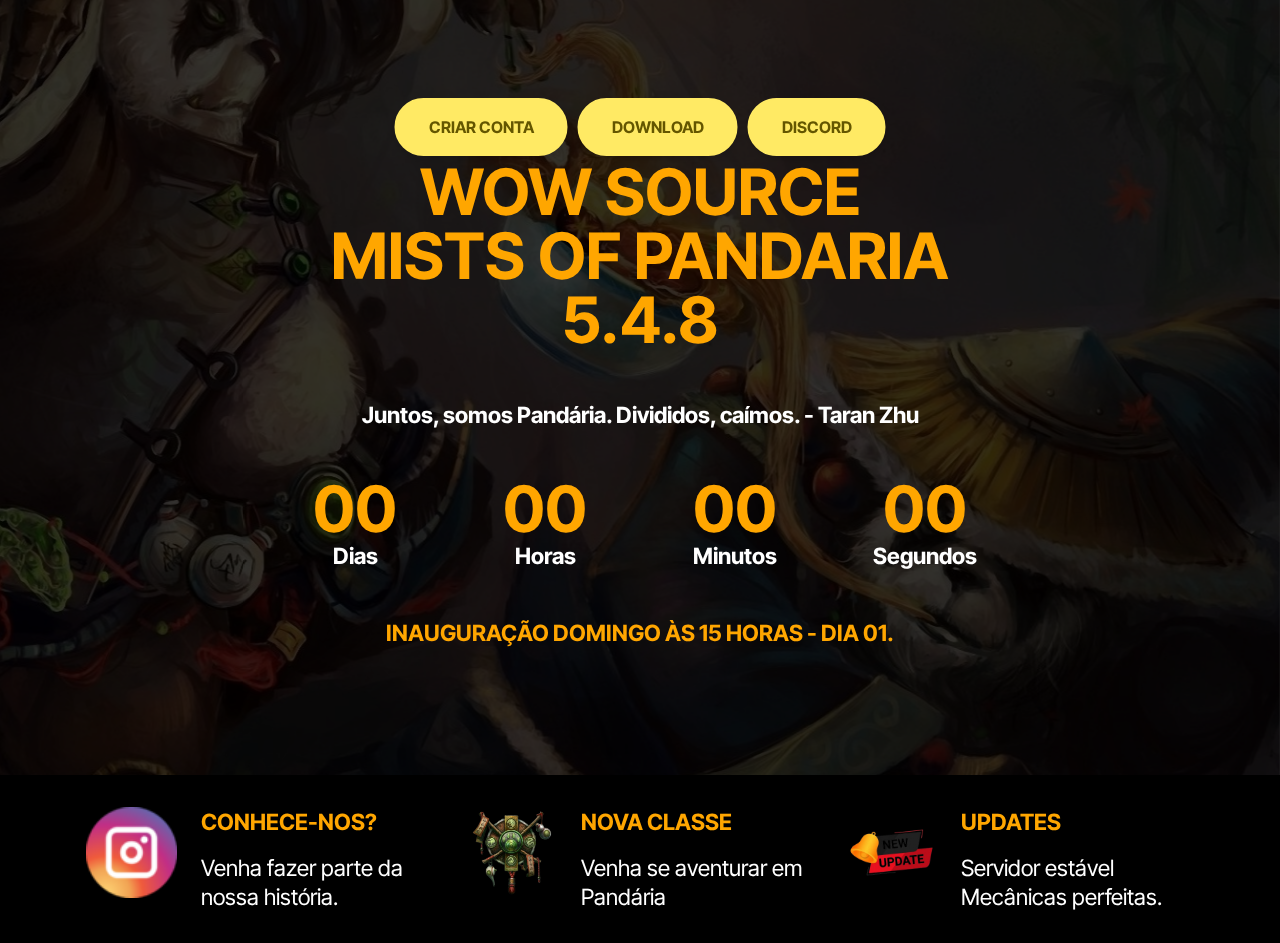
==== commit 776899ea: "Update index.html" ====
--- a/index.html
+++ b/index.html
@@ -84,10 +84,10 @@
             <div class="hoursCountdown col-xs-3 col-sm-3 col-md-3" title="<b>Horas</b>"></div>
             <div class="minutesCountdown col-xs-3 col-sm-3 col-md-3" title="<b>Minutos</b>"></div>
             <div class="secondsCountdown col-xs-3 col-sm-3 col-md-3" title="<b>Segundos</b>"></div>
-            <div class="countdown" data-due-date="2024/08/31 15:00:00"></div>
+            <div class="countdown" data-due-date="2024/09/01 15:00:00"></div>
           </div>
           <p class="mbr-text mb-5 align-center mbr-fonts-style display-7">
-            <b>INAUGURAÇÃO SÁBADO ÀS 15 HORAS - DIA 31.</b>
+            <b>INAUGURAÇÃO DOMINGO ÀS 15 HORAS - DIA 01.</b>
           </p>
         </div>
       </div>
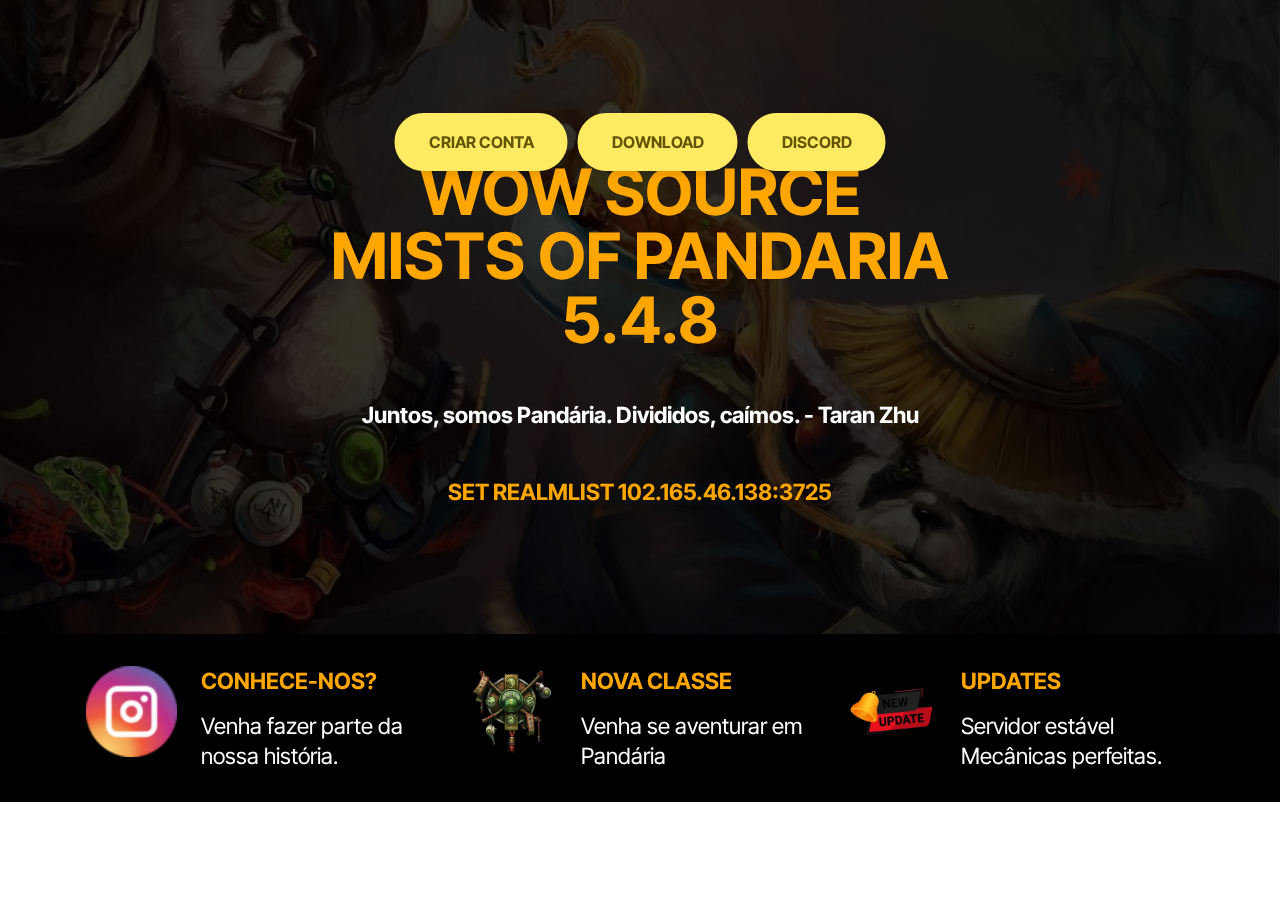
==== commit 453fce8f: "Update index.html" ====
--- a/index.html
+++ b/index.html
@@ -68,7 +68,7 @@
     <div class="container">
       <div class="floating-buttons">
         <a class="btn btn-danger display-4" href="registro.html">CRIAR CONTA</a>
-        <a class="btn btn-danger display-4" href="https://cdn.wowlibrary.com/clients/mop_minimal_new_ver4_sf.zip">DOWNLOAD</a>
+        <a class="btn btn-danger display-4" href="https://mega.nz/file/MdpVwaxT#It-S_cCflKI1XWDdfjyK67PoU4M8mlOVgRGFxoXcgm8">DOWNLOAD</a>
         <a class="btn btn-danger display-4" href="https://discord.com/invite/G6QUN7E4N5">DISCORD</a>
       </div>
       <div class="row justify-content-center">
@@ -79,15 +79,8 @@
           <h4 class="mbr-section-subtitle mb-5 align-center mbr-fonts-style display-7">
             <b>Juntos, somos Pandária. Divididos, caímos. - Taran Zhu</b>
           </h4>
-          <div class="countdown-cont align-center mb-5">
-            <div class="daysCountdown col-xs-3 col-sm-3 col-md-3" title="<b>Dias</b>"></div>
-            <div class="hoursCountdown col-xs-3 col-sm-3 col-md-3" title="<b>Horas</b>"></div>
-            <div class="minutesCountdown col-xs-3 col-sm-3 col-md-3" title="<b>Minutos</b>"></div>
-            <div class="secondsCountdown col-xs-3 col-sm-3 col-md-3" title="<b>Segundos</b>"></div>
-            <div class="countdown" data-due-date="2024/09/01 15:00:00"></div>
-          </div>
           <p class="mbr-text mb-5 align-center mbr-fonts-style display-7">
-            <b>INAUGURAÇÃO DOMINGO ÀS 15 HORAS - DIA 01.</b>
+            <b>SET REALMLIST 102.165.46.138:3725</b>
           </p>
         </div>
       </div>
